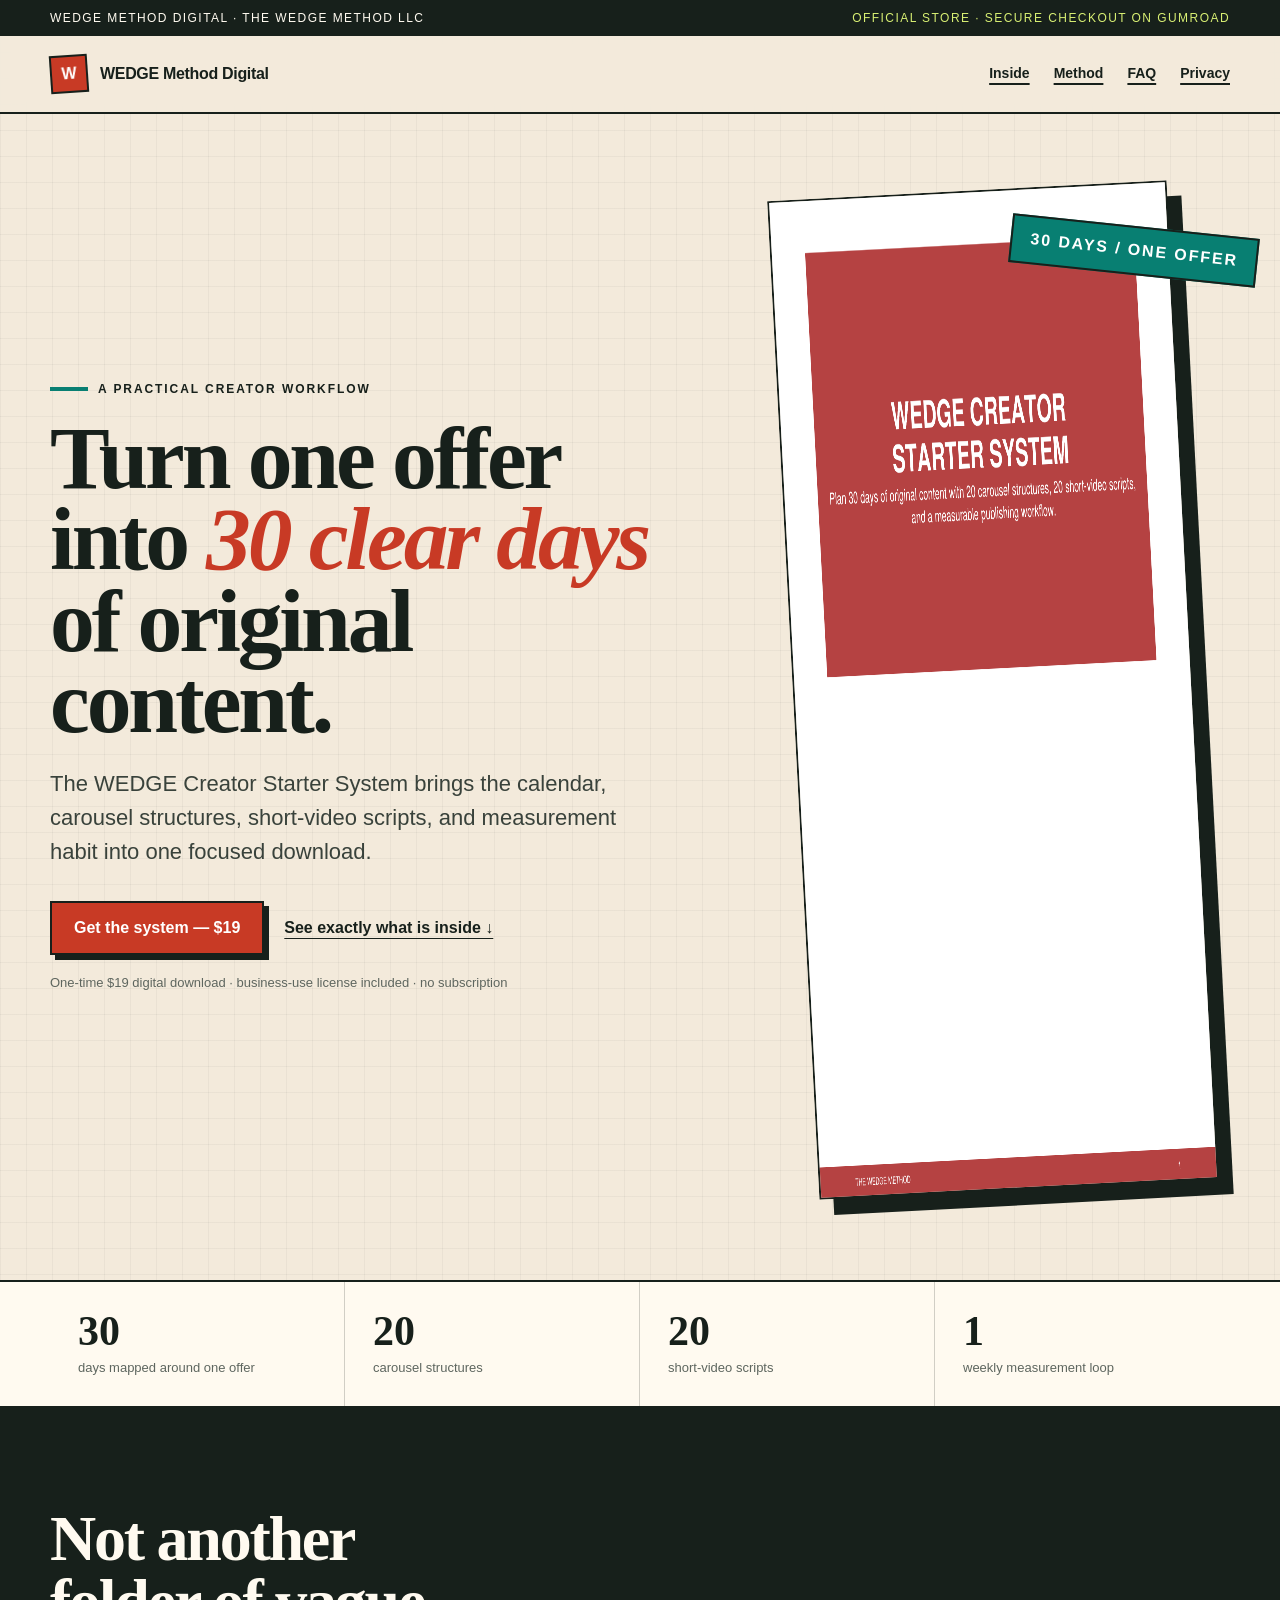
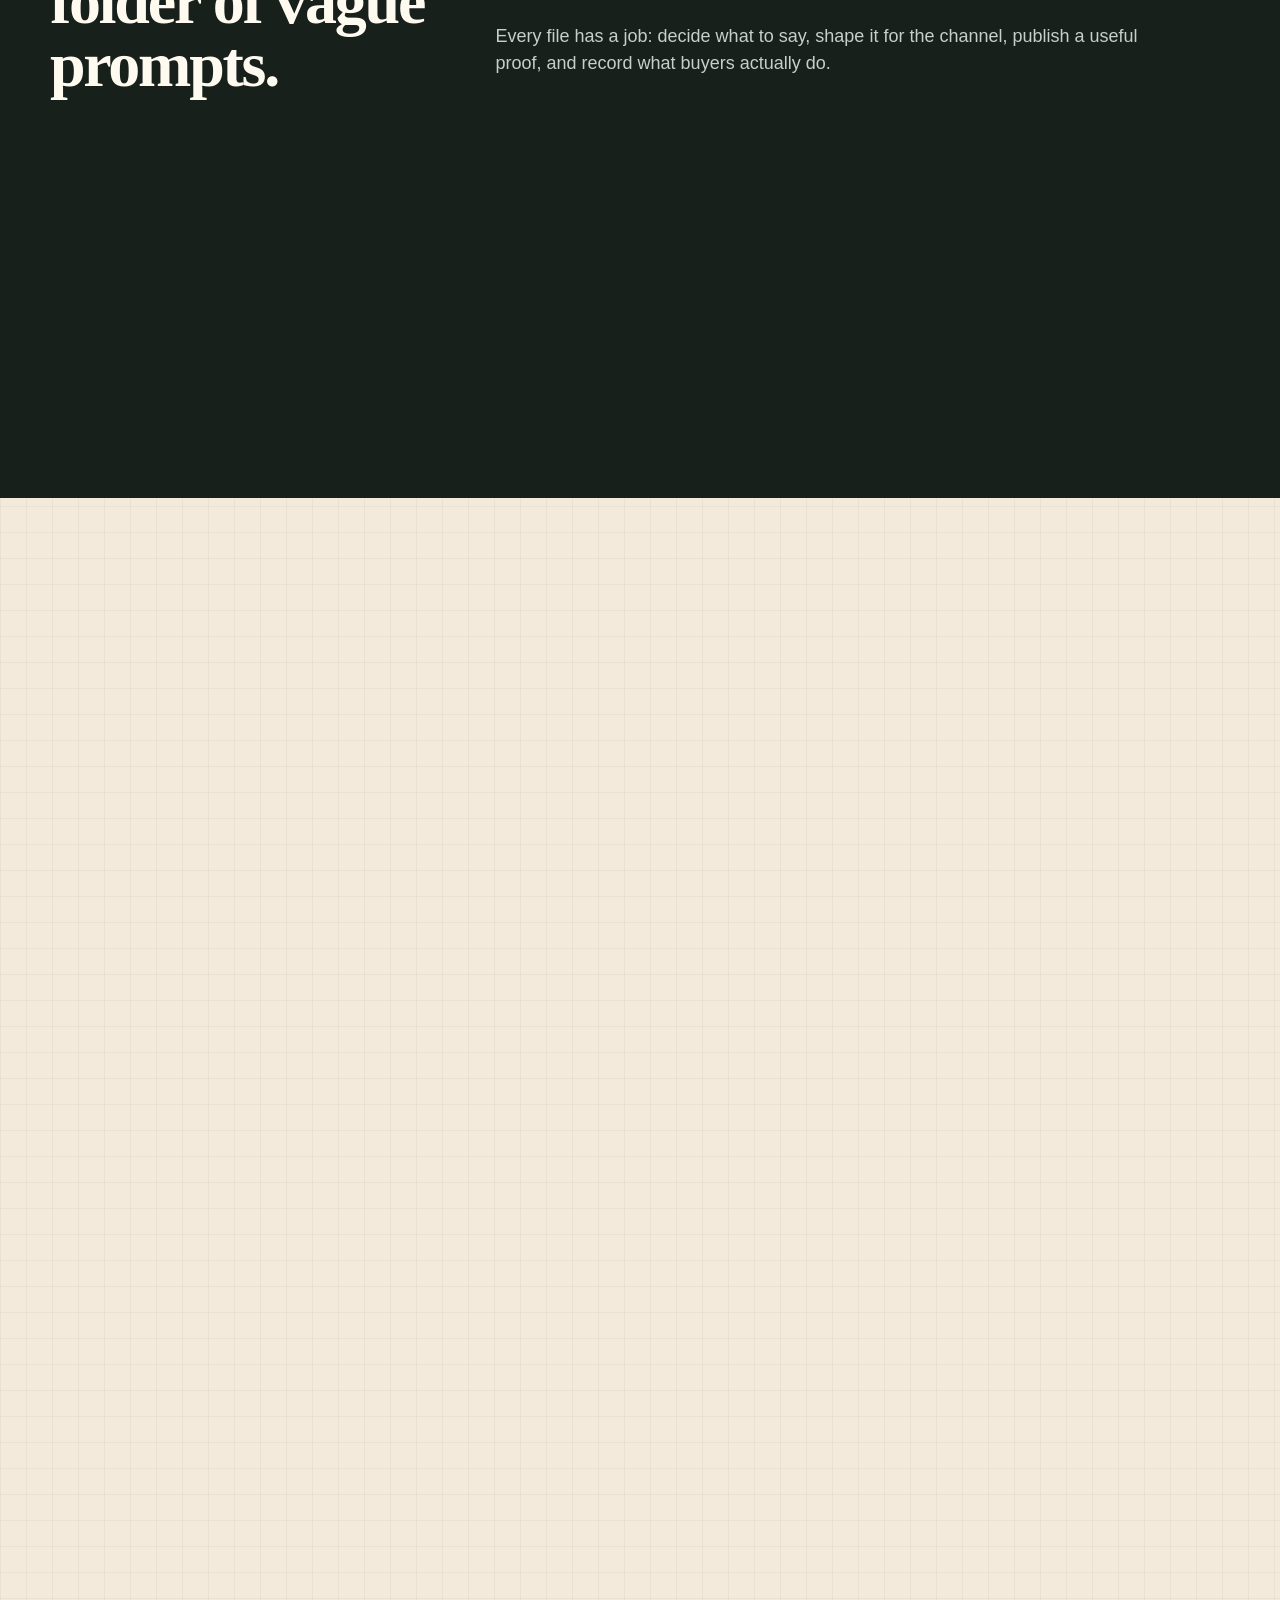
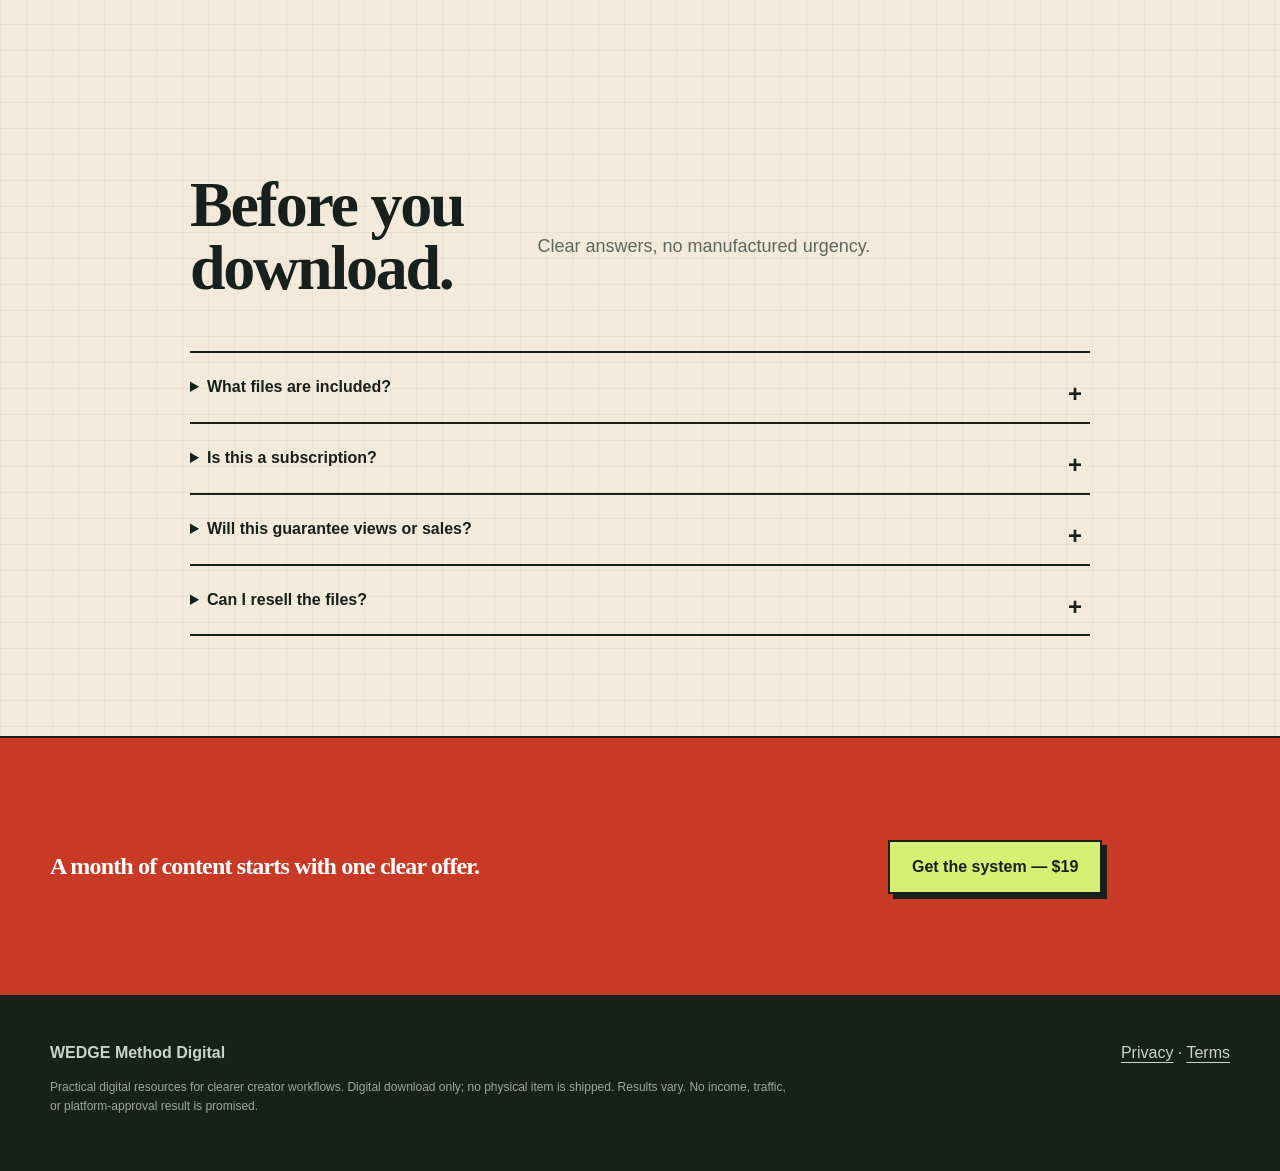
==== index.html @ ed1bade3 "Deploy owner-approved production storefront (approval A-WEB-d61190589d, artifact f8a3f59ec449) Co-Au" ====
<!doctype html>
<html lang="en">
<head>
  <meta charset="utf-8">
  <meta name="viewport" content="width=device-width, initial-scale=1">
  <meta name="robots" content="index,follow">
  <meta name="description" content="Plan 30 days of original product content with a practical digital creator workflow.">
  <meta http-equiv="Content-Security-Policy" content="default-src 'self'; img-src 'self'; style-src 'self'; script-src 'self'; base-uri 'none'; form-action 'none'">
  <title>WEDGE Creator Starter System · 30-Day Content Planner</title>
  <link rel="icon" href="favicon.svg" type="image/svg+xml">
  <link rel="stylesheet" href="styles.css">
</head>
<body data-commerce-state="owner_approved_production">
  <a class="skip-link" href="#main">Skip to product details</a>
  

  <div class="topline"><div class="shell"><span>WEDGE Method Digital · The WEDGE Method LLC</span><span class="topline__state">Official store · secure checkout on Gumroad</span></div></div>
  <header class="nav">
    <div class="shell nav__inner">
      <a class="wordmark" href="index.html" aria-label="WEDGE Method Digital home"><span class="wordmark__mark">W</span><span>WEDGE Method Digital</span></a>
      <nav class="nav__links" aria-label="Primary navigation"><a href="#inside">Inside</a><a href="#method">Method</a><a href="#faq">FAQ</a><a href="privacy.html">Privacy</a></nav>
    </div>
  </header>
<main id="main">
  <section class="hero">
    <div class="shell hero__grid">
      <div data-reveal>
        <span class="eyebrow">A practical creator workflow</span>
        <h1>Turn one offer into <em>30 clear days</em> of original content.</h1>
        <p class="lede">The WEDGE Creator Starter System brings the calendar, carousel structures, short-video scripts, and measurement habit into one focused download.</p>
        <div class="hero__actions"><a class="cta" href="https://wedgemethod.gumroad.com/l/gtvbct" rel="noopener sponsored">Get the system — $19</a><a class="text-link" href="#inside">See exactly what is inside ↓</a></div>
        <p class="microcopy">One-time $19 digital download · business-use license included · no subscription</p>
      </div>
      <div class="cover-stage" data-reveal><img class="cover" src="assets/creator-starter-cover.png" width="800" height="1000" alt="WEDGE Creator Starter System cover"></div>
    </div>
  </section>
  <section class="metrics" aria-label="Package summary"><div class="shell metrics__grid">
    <div class="metric"><strong>30</strong><span>days mapped around one offer</span></div>
    <div class="metric"><strong>20</strong><span>carousel structures</span></div>
    <div class="metric"><strong>20</strong><span>short-video scripts</span></div>
    <div class="metric"><strong>1</strong><span>weekly measurement loop</span></div>
  </div></section>
  <section class="section section--ink" id="inside">
    <div class="shell"><div class="section__head"><h2>Not another folder of vague prompts.</h2><p class="section__intro">Every file has a job: decide what to say, shape it for the channel, publish a useful proof, and record what buyers actually do.</p></div><div class="contents"><article class="content-card" data-reveal><h3>30+ page PDF guide</h3><p>Ready-to-use material inside the download package.</p></article><article class="content-card" data-reveal><h3>30-day editable CSV calendar</h3><p>Ready-to-use material inside the download package.</p></article><article class="content-card" data-reveal><h3>20 carousel structures</h3><p>Ready-to-use material inside the download package.</p></article><article class="content-card" data-reveal><h3>20 short-video scripts</h3><p>Ready-to-use material inside the download package.</p></article><article class="content-card" data-reveal><h3>business-use license</h3><p>Ready-to-use material inside the download package.</p></article></div></div>
  </section>
  <section class="section" id="method">
    <div class="shell method">
      <div class="calendar" data-reveal><div class="calendar__bar"><span>WEEK 01</span><span>ONE OFFER</span></div><div class="calendar__grid">
        <div class="calendar__cell"><b>01</b>Problem / proof</div><div class="calendar__cell"><b>02</b>Three-step carousel</div><div class="calendar__cell"><b>03</b>Short demo</div><div class="calendar__cell"><b>04</b>Objection answer</div><div class="calendar__cell"><b>05</b>Measure response</div>
        <div class="calendar__cell"><b>06</b>Show the file</div><div class="calendar__cell"><b>07</b>Review signals</div><div class="calendar__cell"><b>08</b>New hook</div><div class="calendar__cell"><b>09</b>Useful tutorial</div><div class="calendar__cell"><b>10</b>Keep or change</div>
      </div></div>
      <div data-reveal><span class="eyebrow">The WEDGE loop</span><h2>Plan. Prove. Publish. Measure.</h2><ol class="steps"><li><span>1</span><div><strong>Choose one offer.</strong><br>Keep the buyer, problem, and call to action consistent.</div></li><li><span>2</span><div><strong>Build original proof.</strong><br>Use the real product, workflow, or transformation.</div></li><li><span>3</span><div><strong>Read buyer signals.</strong><br>Track qualified visits and paid outcomes—not vanity views alone.</div></li></ol></div>
    </div>
  </section>
  <section class="section"><div class="shell honesty">
    <article class="honesty__panel honesty__panel--accent" data-reveal><h3>Built for</h3><ul><li>Creators with one real offer to explain</li><li>Small businesses planning original social content</li><li>Operators who want a repeatable weekly review</li></ul></article>
    <article class="honesty__panel" data-reveal><h3>Honest expectations</h3><p>A practical creator workflow for turning one offer into a month of original content. Includes fillable structures, proof-first short scripts, and a weekly scorecard. Results vary; this product does not promise income, traffic, or platform approval.</p><p>This is a self-directed digital resource. It is not coaching, professional advice, or a done-for-you service.</p></article>
  </div></section>
  <section class="section" id="faq"><div class="shell faq"><div class="section__head"><h2>Before you download.</h2><p class="section__intro">Clear answers, no manufactured urgency.</p></div>
    <details><summary>What files are included?</summary><p>A 33-page PDF guide, editable 30-day CSV calendar, carousel structures, short-video scripts, weekly scorecard, start guide, and business-use license.</p></details>
    <details><summary>Is this a subscription?</summary><p>No. The listed offer is a one-time $19 digital download.</p></details>
    <details><summary>Will this guarantee views or sales?</summary><p>No. It provides a planning and measurement workflow. Results depend on the offer, audience, execution, and platform conditions.</p></details>
    <details><summary>Can I resell the files?</summary><p>No. The included license permits business use but not redistribution, resale, or claiming the source files as your own.</p></details>
  </div></section>
  <section class="close"><div class="shell close__grid"><h2>A month of content starts with one clear offer.</h2><div><a class="cta" href="https://wedgemethod.gumroad.com/l/gtvbct" rel="noopener sponsored">Get the system — $19</a></div></div></section>
</main>

  <footer class="footer">
    <div class="shell footer__grid">
      <div><strong>WEDGE Method Digital</strong><p class="footer__small">Practical digital resources for clearer creator workflows. Digital download only; no physical item is shipped. Results vary. No income, traffic, or platform-approval result is promised.</p></div>
      <div><a href="privacy.html">Privacy</a> · <a href="terms.html">Terms</a></div>
    </div>
  </footer>
  <script src="app.js" defer></script>
</body>
</html>
---- styles.css ----
:root {
  color-scheme: light;
  --paper: #f3eadb;
  --paper-light: #fffaf0;
  --ink: #17201b;
  --muted: #5e665f;
  --tomato: #c83a25;
  --teal: #087f72;
  --acid: #d8ef73;
  --rule: rgba(23, 32, 27, .2);
  --shadow: 8px 8px 0 #17201b;
  --display: "Iowan Old Style", "Palatino Linotype", "Book Antiqua", Palatino, serif;
  --body: "Avenir Next", Avenir, Futura, "Trebuchet MS", sans-serif;
}
* { box-sizing: border-box; }
html { scroll-behavior: smooth; }
body {
  margin: 0;
  color: var(--ink);
  background:
    linear-gradient(rgba(23,32,27,.045) 1px, transparent 1px),
    linear-gradient(90deg, rgba(23,32,27,.045) 1px, transparent 1px),
    var(--paper);
  background-size: 26px 26px;
  font-family: var(--body);
  line-height: 1.55;
}
a { color: inherit; }
img { max-width: 100%; }
.skip-link { position: fixed; left: 16px; top: -80px; z-index: 100; padding: 12px 16px; background: var(--ink); color: white; }
.skip-link:focus { top: 16px; }
.shell { width: min(1180px, calc(100% - 36px)); margin-inline: auto; }
.topline { background: var(--ink); color: var(--paper-light); font-size: 12px; letter-spacing: .12em; text-transform: uppercase; }
.topline .shell { min-height: 36px; display: flex; align-items: center; justify-content: space-between; gap: 20px; }
.topline__state { color: var(--acid); }
.nav { position: sticky; top: 0; z-index: 40; border-bottom: 2px solid var(--ink); background: rgba(243,234,219,.94); backdrop-filter: blur(16px); }
.nav__inner { min-height: 76px; display: flex; align-items: center; justify-content: space-between; gap: 28px; }
.wordmark { text-decoration: none; display: flex; align-items: center; gap: 12px; font-weight: 800; letter-spacing: -.02em; }
.wordmark__mark { width: 38px; height: 38px; display: grid; place-items: center; background: var(--tomato); color: white; border: 2px solid var(--ink); transform: rotate(-4deg); }
.nav__links { display: flex; align-items: center; gap: 24px; }
.nav__links a { text-decoration-thickness: 2px; text-underline-offset: 5px; font-weight: 650; font-size: 14px; }
.hero { min-height: 720px; display: grid; align-items: center; padding: 76px 0 90px; overflow: hidden; }
.hero__grid { display: grid; grid-template-columns: minmax(0, 1.12fr) minmax(340px, .88fr); gap: clamp(46px, 8vw, 110px); align-items: center; }
.eyebrow { display: inline-flex; gap: 10px; align-items: center; font-size: 12px; font-weight: 800; letter-spacing: .16em; text-transform: uppercase; }
.eyebrow::before { content: ""; width: 38px; height: 4px; background: var(--teal); }
h1, h2, h3 { font-family: var(--display); letter-spacing: -.035em; }
h1 { margin: 18px 0 24px; max-width: 760px; font-size: clamp(52px, 7vw, 94px); line-height: .91; font-weight: 700; }
h1 em { color: var(--tomato); font-style: italic; }
.lede { max-width: 680px; color: #39423b; font-size: clamp(18px, 2vw, 22px); }
.hero__actions { margin-top: 32px; display: flex; align-items: center; flex-wrap: wrap; gap: 20px; }
.cta { min-height: 54px; padding: 0 22px; display: inline-flex; align-items: center; justify-content: center; border: 2px solid var(--ink); background: var(--tomato); color: #fff; box-shadow: 5px 5px 0 var(--ink); text-decoration: none; font-weight: 850; transition: transform .18s ease, box-shadow .18s ease; }
.cta:hover { transform: translate(3px, 3px); box-shadow: 2px 2px 0 var(--ink); }
.cta--disabled { background: #d8d0c2; color: #4e544f; cursor: not-allowed; box-shadow: none; }
.text-link { font-weight: 800; text-underline-offset: 5px; }
.microcopy { margin-top: 18px; font-size: 13px; color: var(--muted); }
.cover-stage { position: relative; isolation: isolate; min-height: 560px; display: grid; place-items: center; }
.cover-stage::before { content: ""; position: absolute; width: 82%; aspect-ratio: 1; border-radius: 50%; background: var(--acid); border: 2px solid var(--ink); z-index: -2; }
.cover-stage::after { content: "30 DAYS / ONE OFFER"; position: absolute; right: -28px; top: 36px; padding: 10px 18px; border: 2px solid var(--ink); background: var(--teal); color: white; font-weight: 900; letter-spacing: .12em; transform: rotate(6deg); }
.cover { width: min(400px, 86%); border: 2px solid var(--ink); box-shadow: 14px 16px 0 var(--ink); transform: rotate(-3deg); background: white; }
.metrics { border-block: 2px solid var(--ink); background: var(--paper-light); }
.metrics__grid { display: grid; grid-template-columns: repeat(4, 1fr); }
.metric { padding: 28px; border-right: 1px solid var(--rule); }
.metric:last-child { border-right: 0; }
.metric strong { display: block; font-family: var(--display); font-size: 42px; line-height: 1; }
.metric span { display: block; margin-top: 6px; color: var(--muted); font-size: 13px; }
.section { padding: 100px 0; }
.section--ink { background: var(--ink); color: var(--paper-light); }
.section__head { display: grid; grid-template-columns: .7fr 1.3fr; gap: 50px; align-items: end; margin-bottom: 52px; }
.section h2 { margin: 0; font-size: clamp(42px, 5vw, 70px); line-height: .98; }
.section__intro { color: var(--muted); max-width: 650px; font-size: 18px; }
.section--ink .section__intro { color: #c8cec9; }
.contents { display: grid; grid-template-columns: repeat(5, 1fr); gap: 14px; counter-reset: kit; }
.content-card { position: relative; min-height: 250px; padding: 24px 20px; border: 2px solid currentColor; background: var(--paper-light); color: var(--ink); counter-increment: kit; }
.content-card::before { content: "0" counter(kit); display: block; margin-bottom: 56px; color: var(--tomato); font-weight: 900; }
.content-card h3 { margin: 0 0 10px; font-size: 24px; line-height: 1.05; }
.content-card p { margin: 0; color: var(--muted); font-size: 14px; }
.method { display: grid; grid-template-columns: 1fr 1fr; gap: 70px; align-items: center; }
.calendar { border: 2px solid var(--ink); background: var(--paper-light); box-shadow: var(--shadow); }
.calendar__bar { padding: 14px 18px; border-bottom: 2px solid var(--ink); display: flex; justify-content: space-between; font-weight: 850; }
.calendar__grid { display: grid; grid-template-columns: repeat(5, 1fr); }
.calendar__cell { min-height: 88px; padding: 10px; border-right: 1px solid var(--rule); border-bottom: 1px solid var(--rule); font-size: 11px; }
.calendar__cell b { display: block; color: var(--teal); font-size: 18px; }
.steps { list-style: none; margin: 32px 0 0; padding: 0; }
.steps li { display: grid; grid-template-columns: 46px 1fr; gap: 18px; padding: 20px 0; border-top: 1px solid var(--rule); }
.steps span { width: 40px; height: 40px; display: grid; place-items: center; border-radius: 50%; background: var(--acid); border: 2px solid var(--ink); font-weight: 900; }
.honesty { display: grid; grid-template-columns: 1fr 1fr; gap: 22px; }
.honesty__panel { padding: 34px; border: 2px solid var(--ink); background: var(--paper-light); }
.honesty__panel--accent { background: var(--acid); }
.honesty__panel h3 { font-size: 34px; margin: 0 0 16px; }
.honesty__panel ul { margin: 0; padding-left: 20px; }
.faq { max-width: 900px; margin: 0 auto; }
.faq details { border-top: 2px solid var(--ink); }
.faq details:last-child { border-bottom: 2px solid var(--ink); }
.faq summary { cursor: pointer; padding: 22px 44px 22px 0; font-weight: 850; position: relative; }
.faq summary::after { content: "+"; position: absolute; right: 8px; font-size: 24px; }
.faq details[open] summary::after { content: "–"; }
.faq p { color: var(--muted); max-width: 720px; padding-bottom: 20px; }
.close { padding: 90px 0; background: var(--tomato); color: white; border-block: 2px solid var(--ink); }
.close__grid { display: grid; grid-template-columns: 1.4fr .6fr; align-items: center; gap: 40px; }
.close h2 { max-width: 780px; }
.close .cta { background: var(--acid); color: var(--ink); }
.footer { padding: 44px 0; background: var(--ink); color: #ccd2cd; }
.footer__grid { display: grid; grid-template-columns: 1fr auto; gap: 30px; }
.footer a { text-underline-offset: 4px; }
.footer__small { max-width: 740px; font-size: 12px; color: #9ea7a0; }
[data-reveal] { opacity: 0; transform: translateY(18px); transition: opacity .55s ease, transform .55s ease; }
[data-reveal].is-visible { opacity: 1; transform: none; }
:focus-visible { outline: 4px solid var(--teal); outline-offset: 4px; }
@media (max-width: 900px) {
  .hero__grid, .section__head, .method, .honesty, .close__grid { grid-template-columns: 1fr; }
  .hero { min-height: auto; padding-top: 56px; }
  .cover-stage { min-height: 470px; }
  .contents { grid-template-columns: repeat(2, 1fr); }
  .metrics__grid { grid-template-columns: repeat(2, 1fr); }
  .metric:nth-child(2) { border-right: 0; }
  .metric:nth-child(-n+2) { border-bottom: 1px solid var(--rule); }
}
@media (max-width: 620px) {
  .topline .shell { min-height: 48px; align-items: flex-start; padding-block: 8px; flex-direction: column; gap: 2px; }
  .nav__inner { min-height: 64px; }
  .nav__links a:not(:last-child) { display: none; }
  h1 { font-size: 52px; }
  .cover-stage::after { right: 0; top: 24px; font-size: 10px; }
  .contents, .metrics__grid { grid-template-columns: 1fr; }
  .metric { border-right: 0; border-bottom: 1px solid var(--rule); }
  .calendar__grid { grid-template-columns: repeat(3, 1fr); }
  .footer__grid { grid-template-columns: 1fr; }
}
@media (prefers-reduced-motion: reduce) {
  *, *::before, *::after { scroll-behavior: auto !important; animation: none !important; transition: none !important; }
  [data-reveal] { opacity: 1; transform: none; }
}
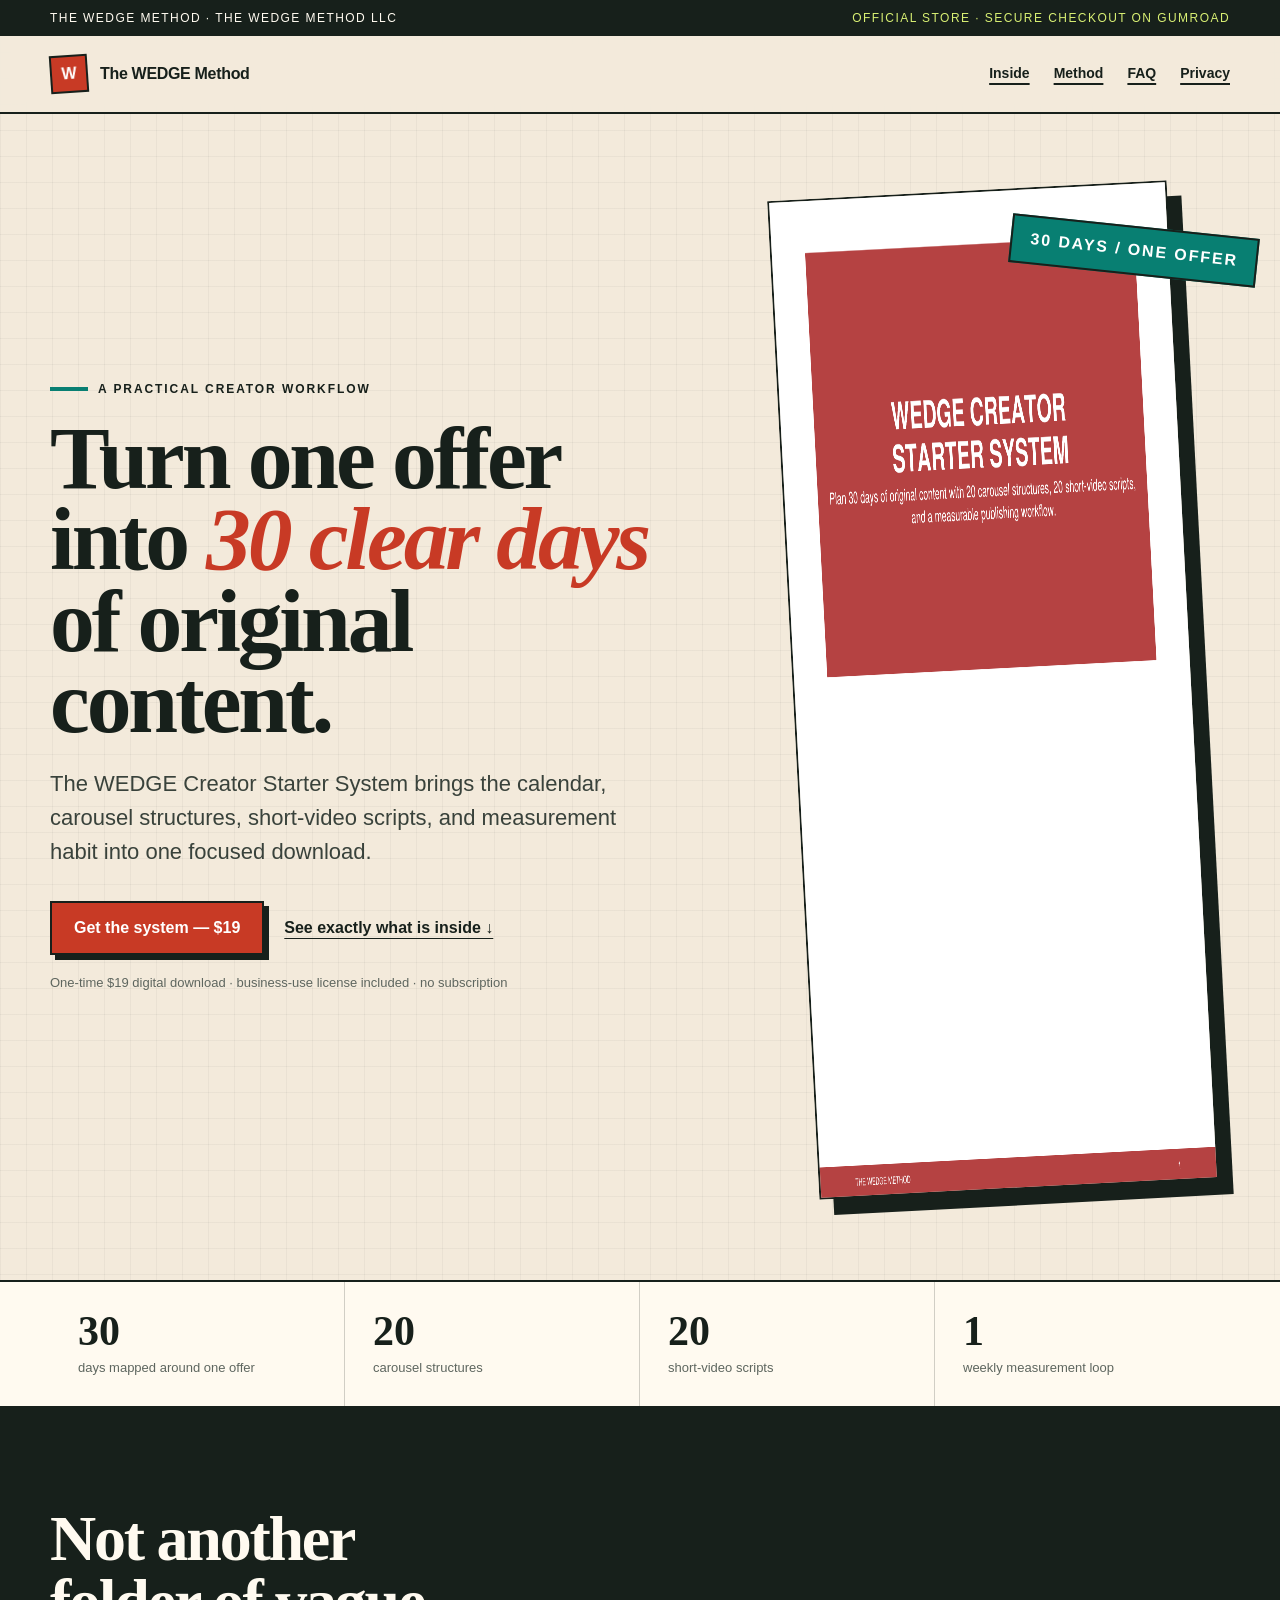
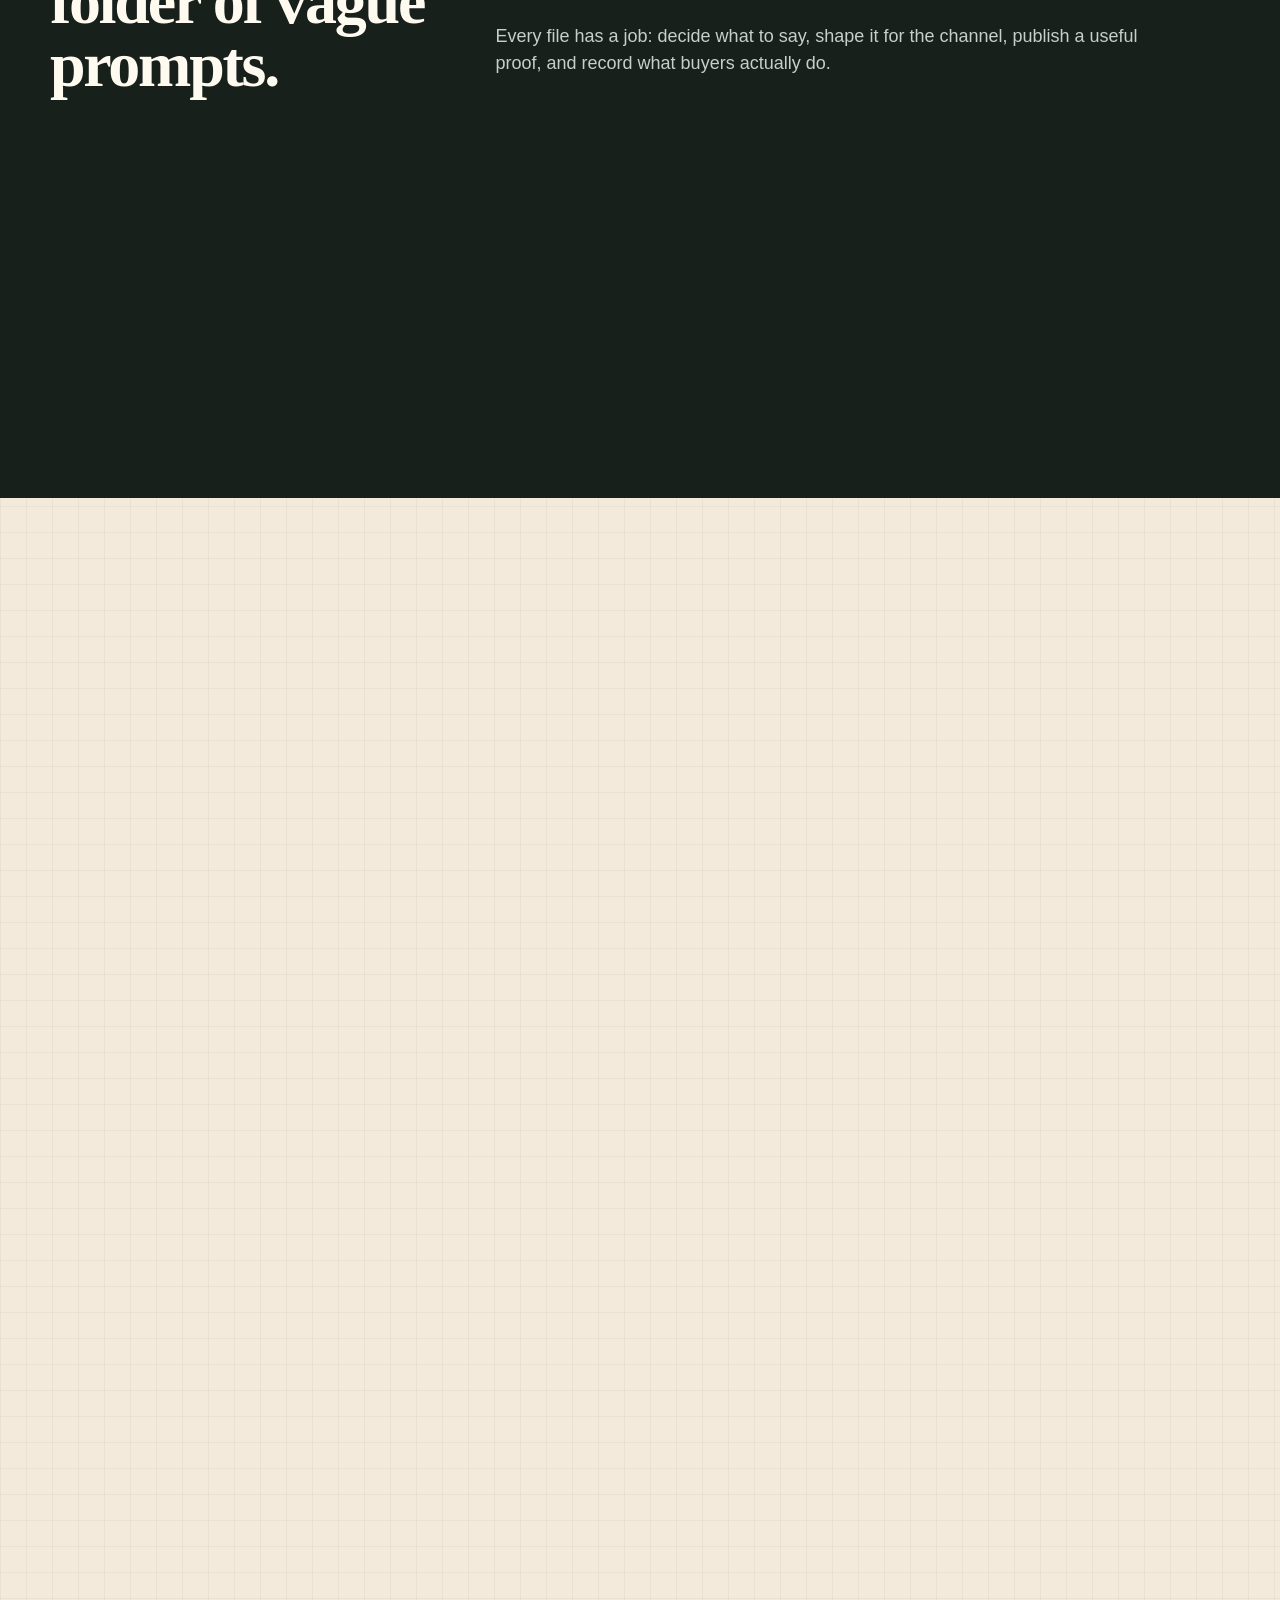
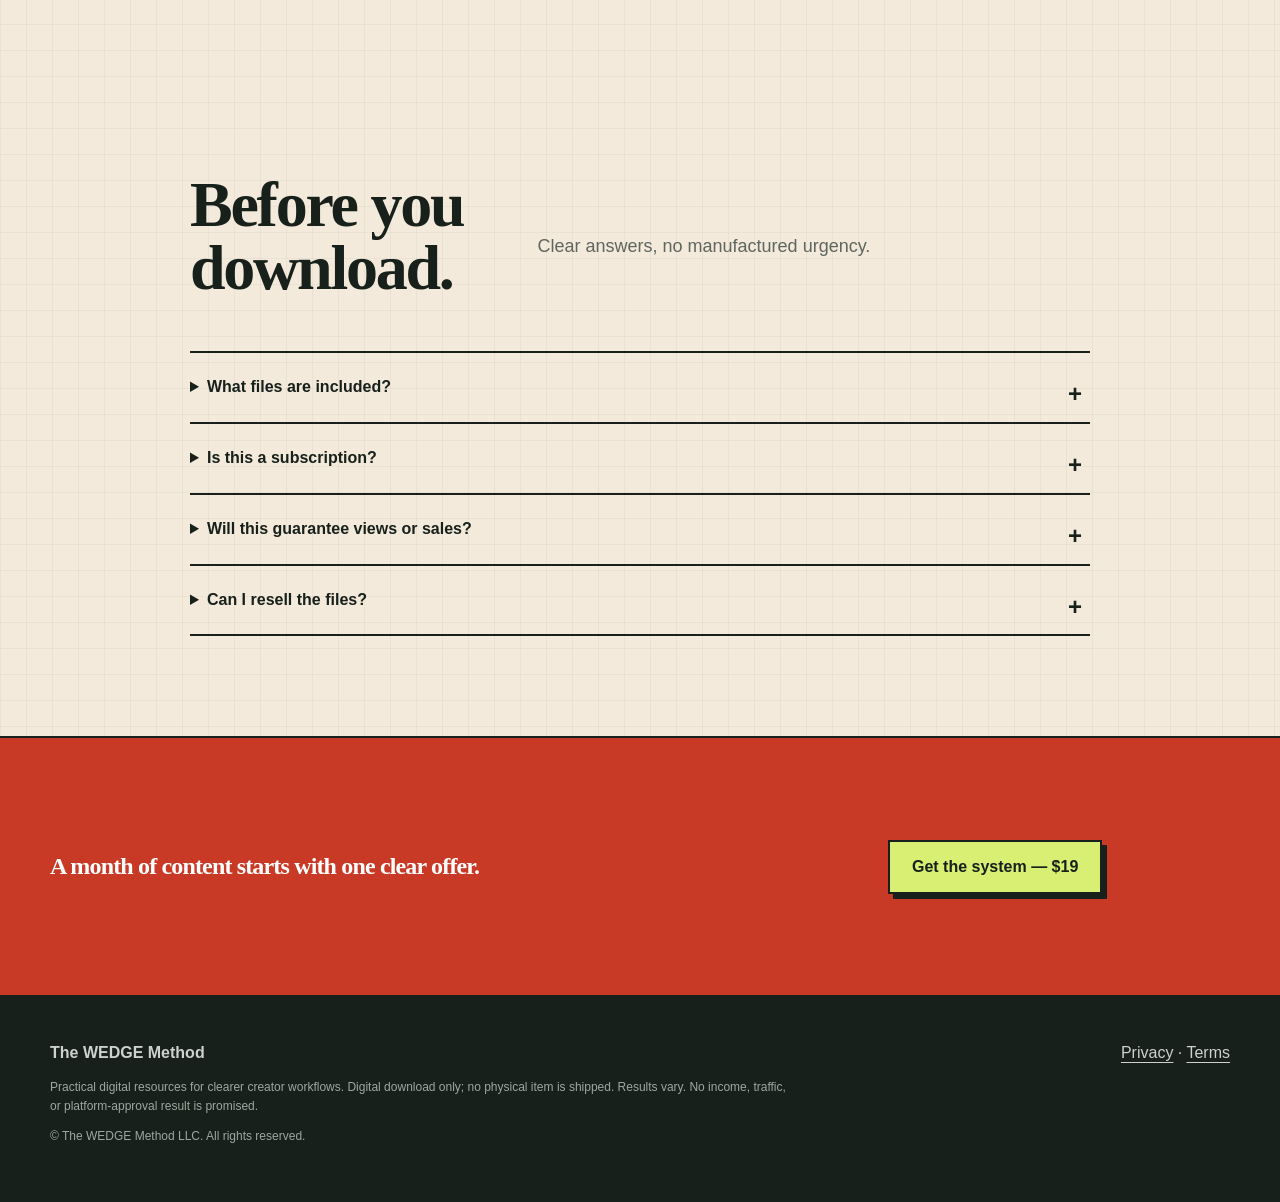
==== commit b9ef0a34: "Rebrand storefront to The WEDGE Method (registered LLC name), add © LLC line Co-Authored-By: Claude " ====
--- a/index.html
+++ b/index.html
@@ -14,10 +14,10 @@
   <a class="skip-link" href="#main">Skip to product details</a>
   
 
-  <div class="topline"><div class="shell"><span>WEDGE Method Digital · The WEDGE Method LLC</span><span class="topline__state">Official store · secure checkout on Gumroad</span></div></div>
+  <div class="topline"><div class="shell"><span>The WEDGE Method · The WEDGE Method LLC</span><span class="topline__state">Official store · secure checkout on Gumroad</span></div></div>
   <header class="nav">
     <div class="shell nav__inner">
-      <a class="wordmark" href="index.html" aria-label="WEDGE Method Digital home"><span class="wordmark__mark">W</span><span>WEDGE Method Digital</span></a>
+      <a class="wordmark" href="index.html" aria-label="The WEDGE Method home"><span class="wordmark__mark">W</span><span>The WEDGE Method</span></a>
       <nav class="nav__links" aria-label="Primary navigation"><a href="#inside">Inside</a><a href="#method">Method</a><a href="#faq">FAQ</a><a href="privacy.html">Privacy</a></nav>
     </div>
   </header>
@@ -67,7 +67,7 @@
 
   <footer class="footer">
     <div class="shell footer__grid">
-      <div><strong>WEDGE Method Digital</strong><p class="footer__small">Practical digital resources for clearer creator workflows. Digital download only; no physical item is shipped. Results vary. No income, traffic, or platform-approval result is promised.</p></div>
+      <div><strong>The WEDGE Method</strong><p class="footer__small">Practical digital resources for clearer creator workflows. Digital download only; no physical item is shipped. Results vary. No income, traffic, or platform-approval result is promised.</p><p class="footer__small">© The WEDGE Method LLC. All rights reserved.</p></div>
       <div><a href="privacy.html">Privacy</a> · <a href="terms.html">Terms</a></div>
     </div>
   </footer>
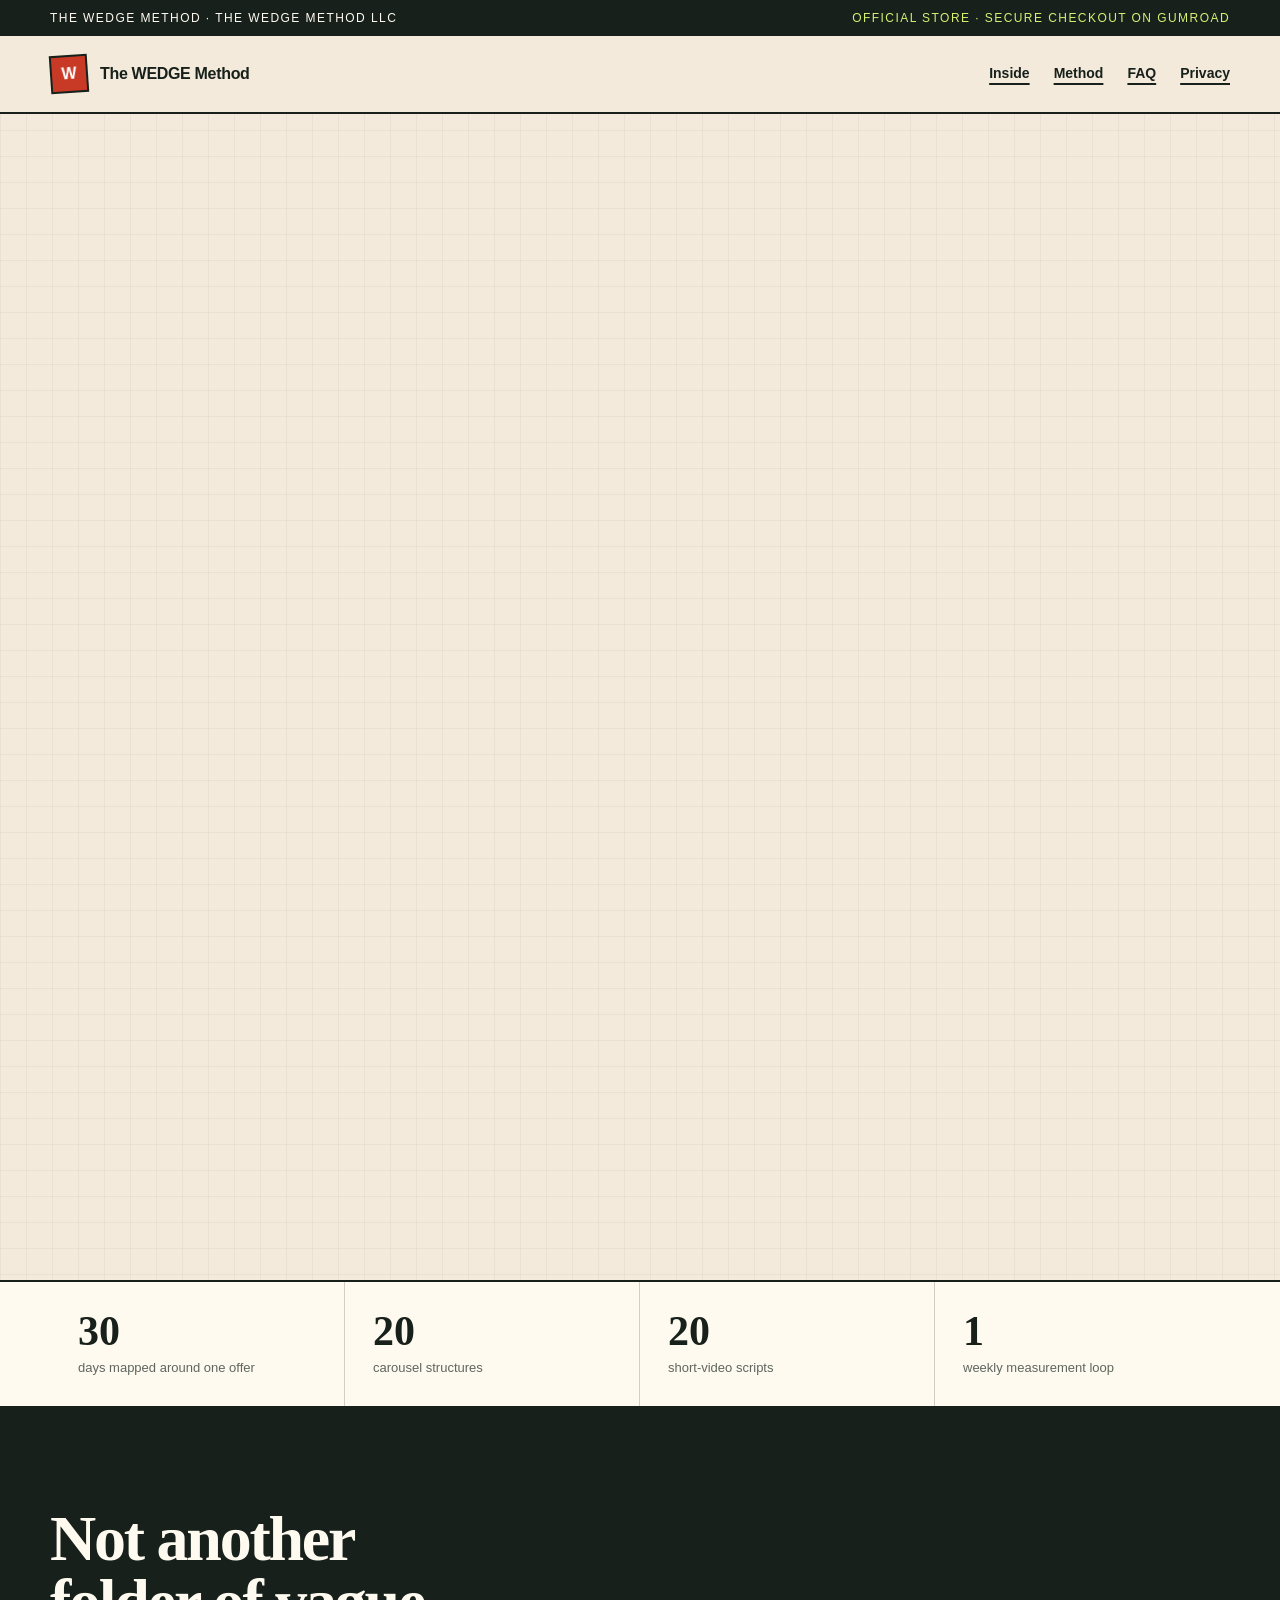
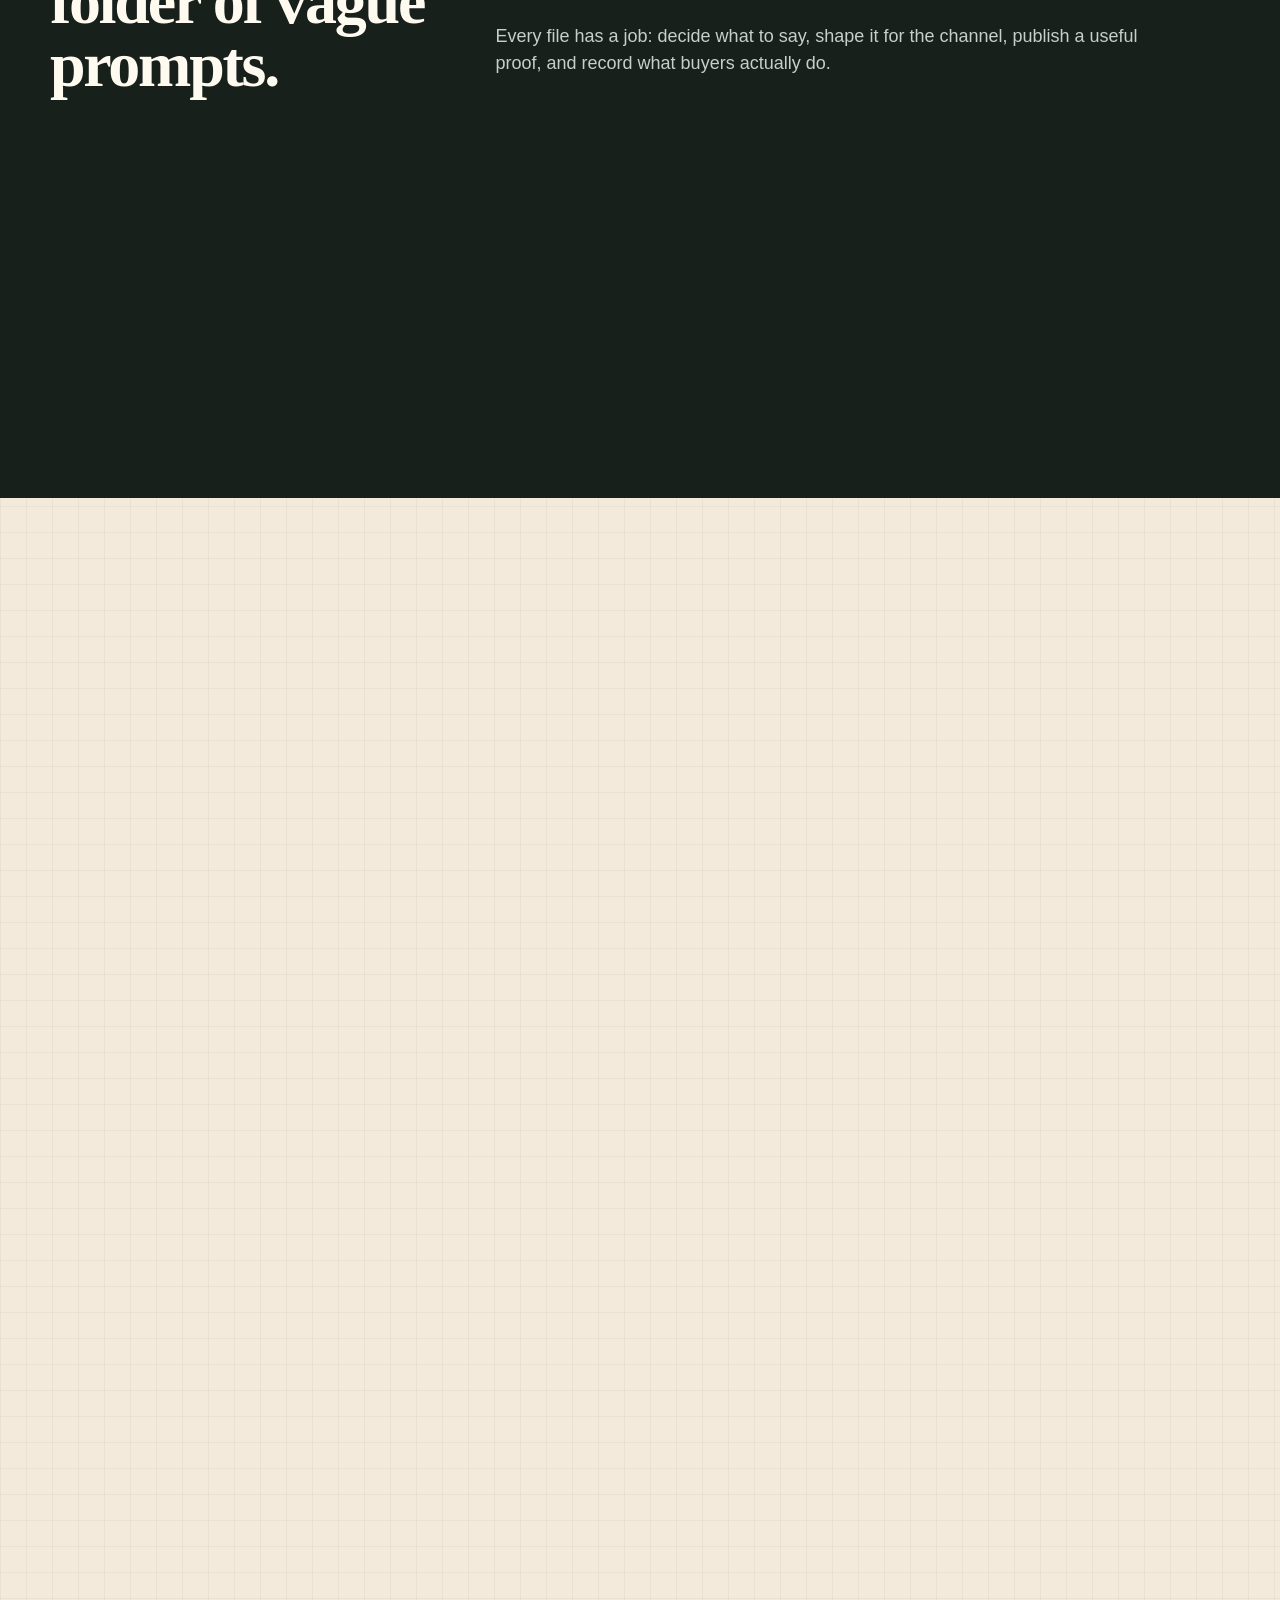
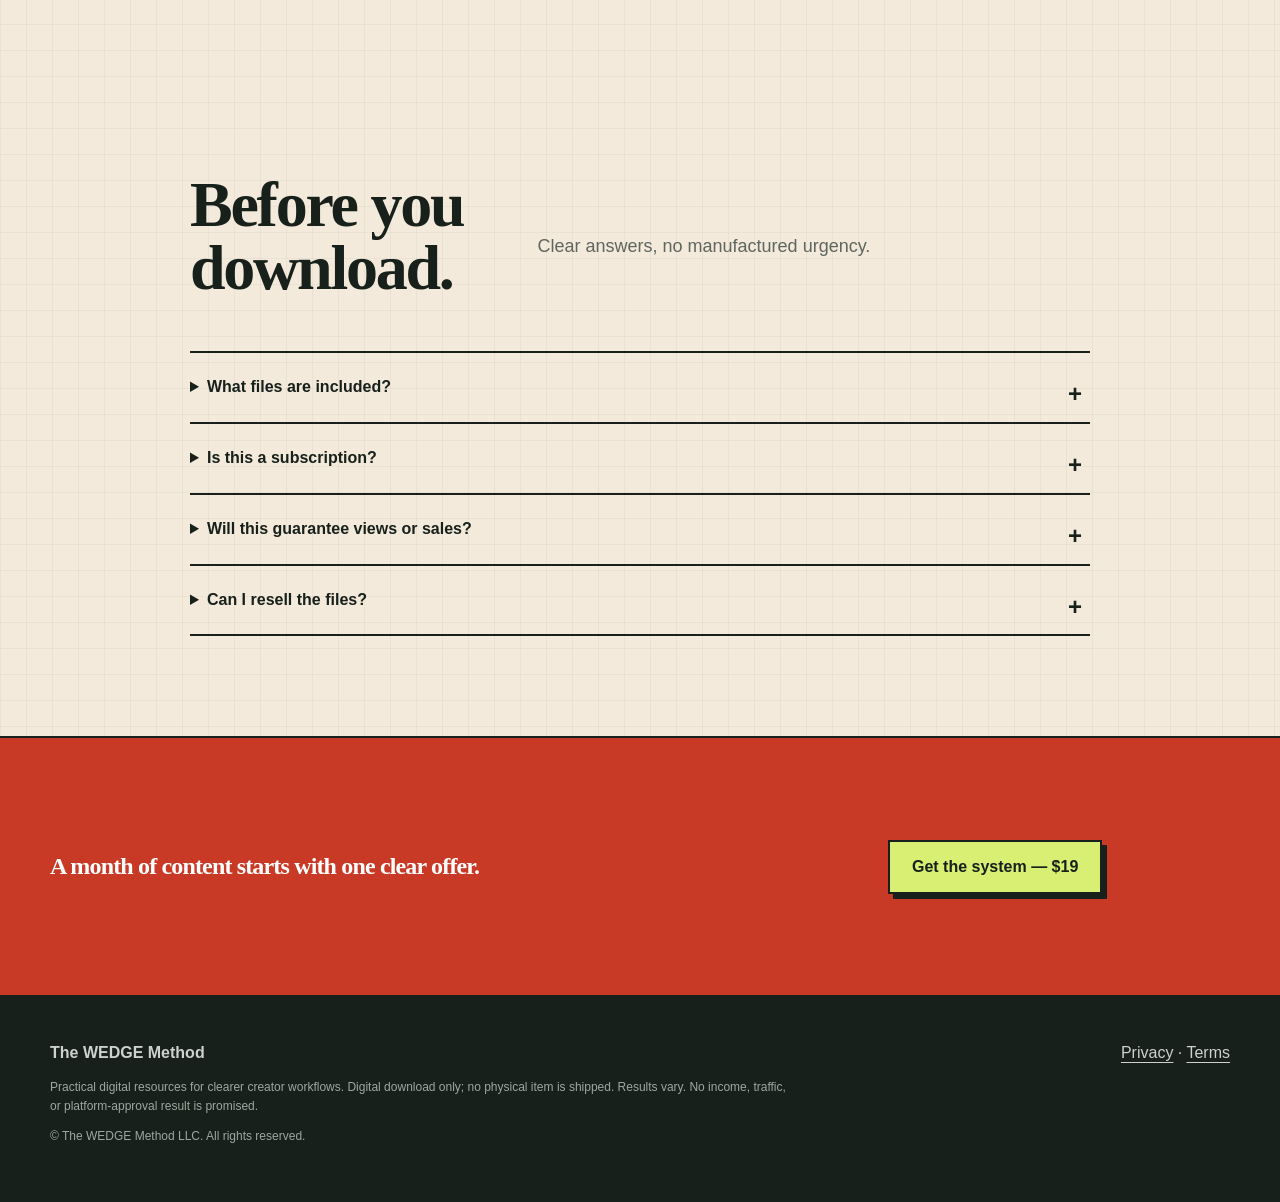
==== commit fbd491f7: "Add Open Graph + Twitter social-share meta to storefront Co-Authored-By: Claude Fable 5 <noreply@ant" ====
--- a/index.html
+++ b/index.html
@@ -5,6 +5,16 @@
   <meta name="viewport" content="width=device-width, initial-scale=1">
   <meta name="robots" content="index,follow">
   <meta name="description" content="Plan 30 days of original product content with a practical digital creator workflow.">
+  <meta property="og:type" content="website">
+  <meta property="og:site_name" content="The WEDGE Method">
+  <meta property="og:title" content="WEDGE Creator Starter System · 30-Day Content Planner">
+  <meta property="og:description" content="Plan 30 days of original product content with a practical digital creator workflow.">
+  <meta property="og:image" content="https://jakeolschewski.github.io/wedge-storefront/assets/creator-starter-cover.png">
+  <meta property="og:url" content="https://jakeolschewski.github.io/wedge-storefront/">
+  <meta name="twitter:card" content="summary_large_image">
+  <meta name="twitter:title" content="WEDGE Creator Starter System · 30-Day Content Planner">
+  <meta name="twitter:description" content="Plan 30 days of original product content with a practical digital creator workflow.">
+  <meta name="twitter:image" content="https://jakeolschewski.github.io/wedge-storefront/assets/creator-starter-cover.png">
   <meta http-equiv="Content-Security-Policy" content="default-src 'self'; img-src 'self'; style-src 'self'; script-src 'self'; base-uri 'none'; form-action 'none'">
   <title>WEDGE Creator Starter System · 30-Day Content Planner</title>
   <link rel="icon" href="favicon.svg" type="image/svg+xml">
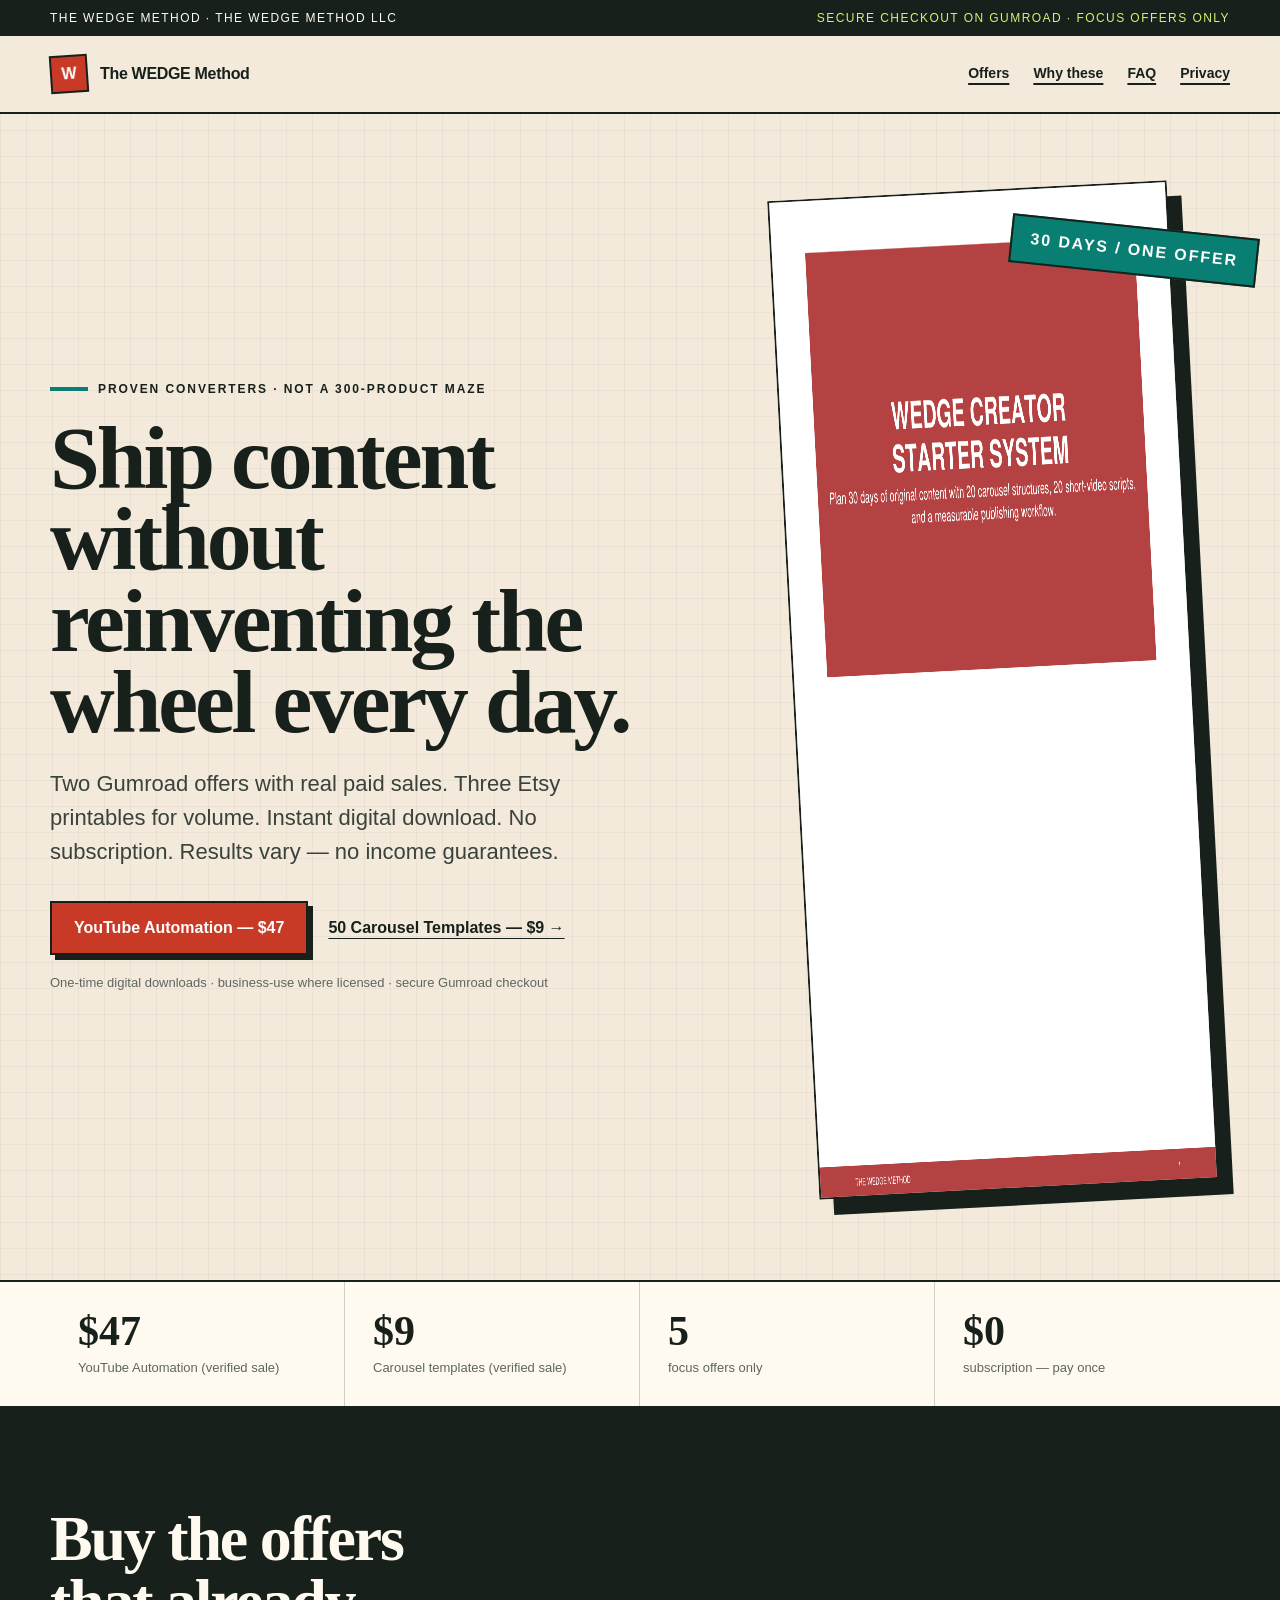
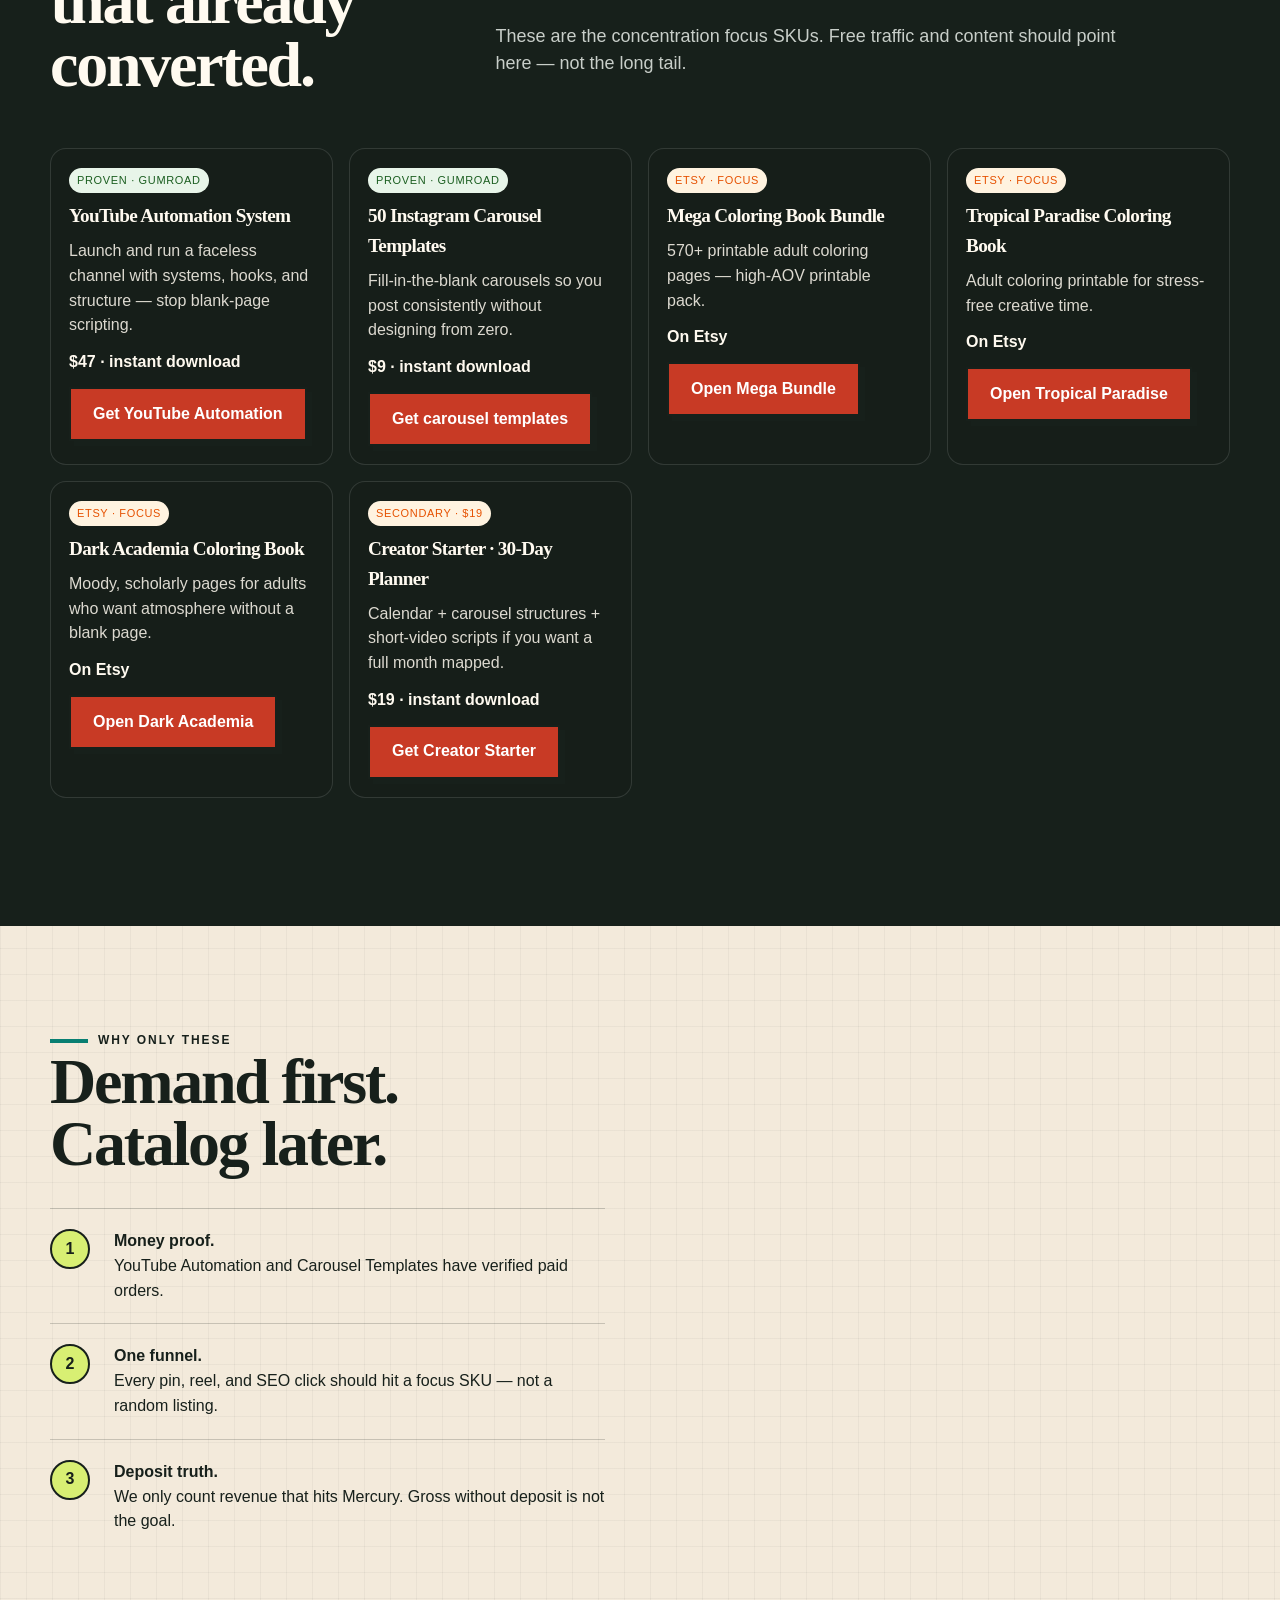
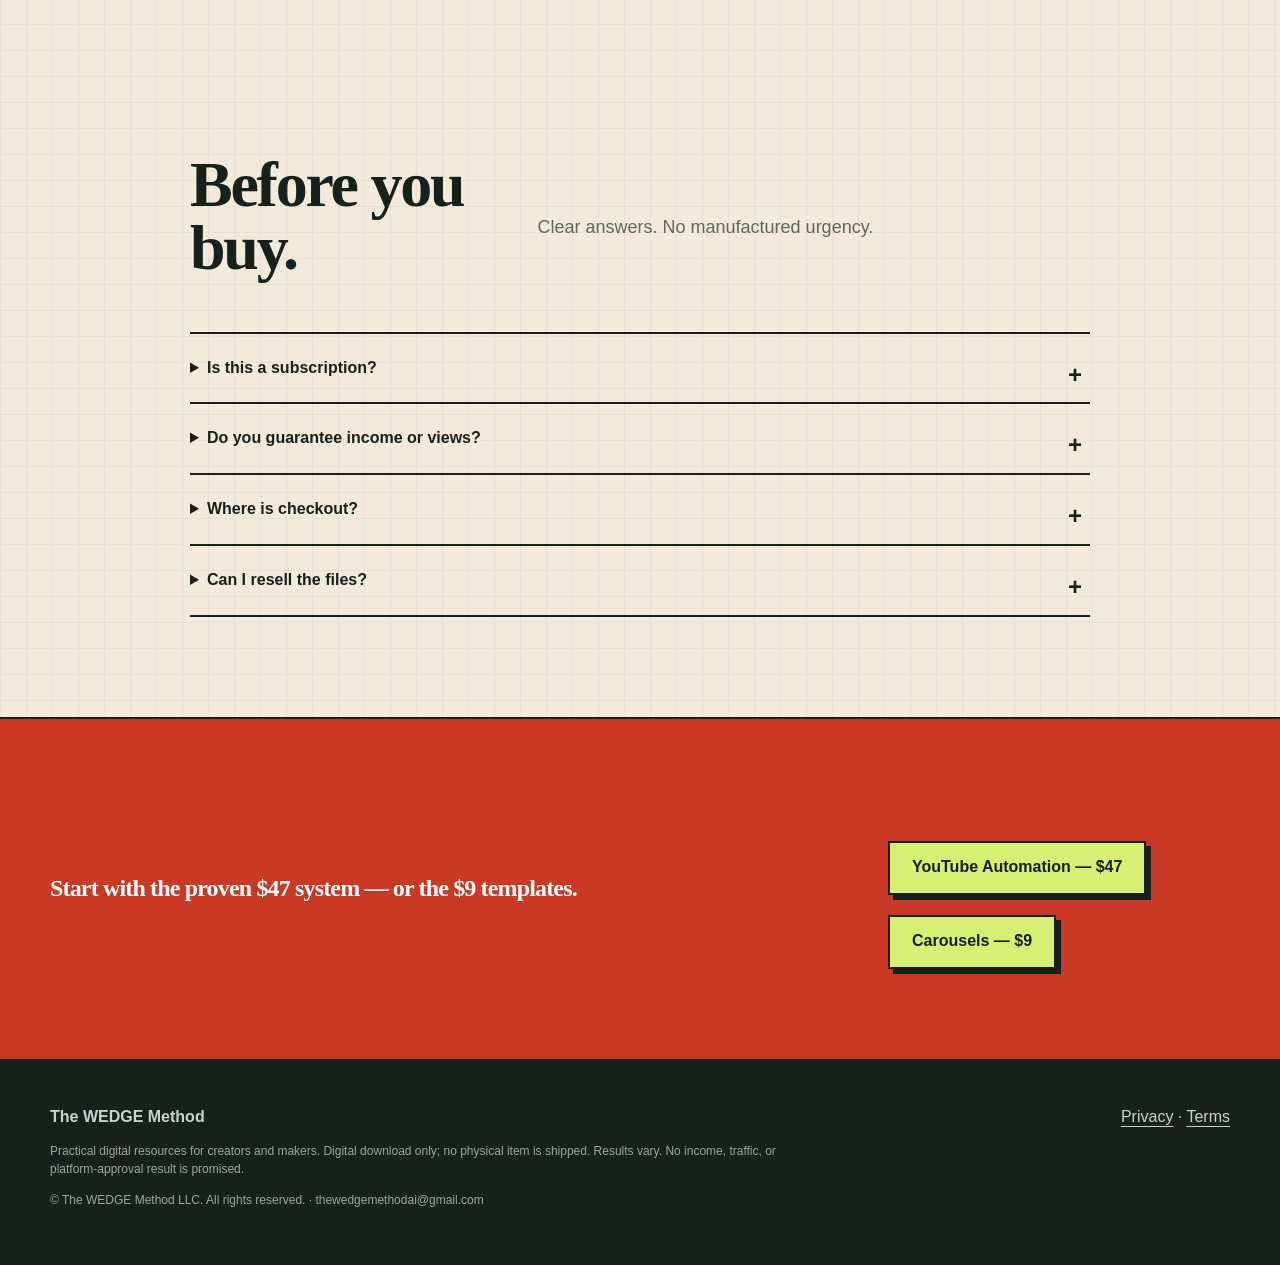
==== commit 4d540e3b: "Million push: feature proven  YouTube Automation +  carousels as primary CTAs Point free traffic at " ====
--- a/index.html
+++ b/index.html
@@ -4,80 +4,148 @@
   <meta charset="utf-8">
   <meta name="viewport" content="width=device-width, initial-scale=1">
   <meta name="robots" content="index,follow">
-  <meta name="description" content="Plan 30 days of original product content with a practical digital creator workflow.">
+  <meta name="description" content="The WEDGE Method — proven digital products for creators: YouTube automation system ($47) and 50 Instagram carousel templates ($9). Instant download via Gumroad.">
   <meta property="og:type" content="website">
   <meta property="og:site_name" content="The WEDGE Method">
-  <meta property="og:title" content="WEDGE Creator Starter System · 30-Day Content Planner">
-  <meta property="og:description" content="Plan 30 days of original product content with a practical digital creator workflow.">
+  <meta property="og:title" content="The WEDGE Method · Tools that remove blank-page work">
+  <meta property="og:description" content="Verified checkout. YouTube Automation System $47 · 50 Instagram Carousel Templates $9 · adult coloring printables on Etsy.">
   <meta property="og:image" content="https://jakeolschewski.github.io/wedge-storefront/assets/creator-starter-cover.png">
   <meta property="og:url" content="https://jakeolschewski.github.io/wedge-storefront/">
   <meta name="twitter:card" content="summary_large_image">
-  <meta name="twitter:title" content="WEDGE Creator Starter System · 30-Day Content Planner">
-  <meta name="twitter:description" content="Plan 30 days of original product content with a practical digital creator workflow.">
+  <meta name="twitter:title" content="The WEDGE Method · Proven creator tools">
+  <meta name="twitter:description" content="YouTube Automation $47 · Carousel Templates $9 · secure Gumroad checkout.">
   <meta name="twitter:image" content="https://jakeolschewski.github.io/wedge-storefront/assets/creator-starter-cover.png">
-  <meta http-equiv="Content-Security-Policy" content="default-src 'self'; img-src 'self'; style-src 'self'; script-src 'self'; base-uri 'none'; form-action 'none'">
-  <title>WEDGE Creator Starter System · 30-Day Content Planner</title>
+  <meta http-equiv="Content-Security-Policy" content="default-src 'self'; img-src 'self' https:; style-src 'self' 'unsafe-inline'; script-src 'self'; base-uri 'none'; form-action 'none'">
+  <title>The WEDGE Method · YouTube Automation + Carousel Templates</title>
   <link rel="icon" href="favicon.svg" type="image/svg+xml">
   <link rel="stylesheet" href="styles.css">
+  <style>
+    .offer-grid{display:grid;grid-template-columns:repeat(auto-fit,minmax(260px,1fr));gap:16px;margin:28px 0}
+    .offer{border:1px solid rgba(255,255,255,.12);border-radius:16px;padding:18px;background:rgba(0,0,0,.04)}
+    .offer h3{margin:8px 0;font-size:1.2rem}
+    .offer p{margin:0 0 12px;opacity:.85}
+    .badge{display:inline-block;font-size:11px;letter-spacing:.06em;text-transform:uppercase;padding:4px 8px;border-radius:999px;background:#e8f5e9;color:#1b5e20}
+    .badge.soft{background:#fff3e0;color:#e65100}
+    .price{font-weight:700;margin-bottom:12px}
+  </style>
 </head>
 <body data-commerce-state="owner_approved_production">
-  <a class="skip-link" href="#main">Skip to product details</a>
-  
+  <a class="skip-link" href="#main">Skip to products</a>
 
-  <div class="topline"><div class="shell"><span>The WEDGE Method · The WEDGE Method LLC</span><span class="topline__state">Official store · secure checkout on Gumroad</span></div></div>
+  <div class="topline"><div class="shell"><span>The WEDGE Method · The WEDGE Method LLC</span><span class="topline__state">Secure checkout on Gumroad · focus offers only</span></div></div>
   <header class="nav">
     <div class="shell nav__inner">
       <a class="wordmark" href="index.html" aria-label="The WEDGE Method home"><span class="wordmark__mark">W</span><span>The WEDGE Method</span></a>
-      <nav class="nav__links" aria-label="Primary navigation"><a href="#inside">Inside</a><a href="#method">Method</a><a href="#faq">FAQ</a><a href="privacy.html">Privacy</a></nav>
+      <nav class="nav__links" aria-label="Primary navigation"><a href="#offers">Offers</a><a href="#why">Why these</a><a href="#faq">FAQ</a><a href="privacy.html">Privacy</a></nav>
     </div>
   </header>
 <main id="main">
   <section class="hero">
     <div class="shell hero__grid">
       <div data-reveal>
-        <span class="eyebrow">A practical creator workflow</span>
-        <h1>Turn one offer into <em>30 clear days</em> of original content.</h1>
-        <p class="lede">The WEDGE Creator Starter System brings the calendar, carousel structures, short-video scripts, and measurement habit into one focused download.</p>
-        <div class="hero__actions"><a class="cta" href="https://wedgemethod.gumroad.com/l/gtvbct" rel="noopener sponsored">Get the system — $19</a><a class="text-link" href="#inside">See exactly what is inside ↓</a></div>
-        <p class="microcopy">One-time $19 digital download · business-use license included · no subscription</p>
+        <span class="eyebrow">Proven converters · not a 300-product maze</span>
+        <h1>Ship content without reinventing the wheel every day.</h1>
+        <p class="lede">Two Gumroad offers with real paid sales. Three Etsy printables for volume. Instant digital download. No subscription. Results vary — no income guarantees.</p>
+        <div class="hero__actions">
+          <a class="cta" href="https://wedgemethod.gumroad.com/l/youtube-automation?utm_source=storefront&utm_medium=web&utm_campaign=million_push" rel="noopener sponsored">YouTube Automation — $47</a>
+          <a class="text-link" href="https://wedgemethod.gumroad.com/l/carousel-templates-50?utm_source=storefront&utm_medium=web&utm_campaign=million_push" rel="noopener sponsored">50 Carousel Templates — $9 →</a>
+        </div>
+        <p class="microcopy">One-time digital downloads · business-use where licensed · secure Gumroad checkout</p>
       </div>
-      <div class="cover-stage" data-reveal><img class="cover" src="assets/creator-starter-cover.png" width="800" height="1000" alt="WEDGE Creator Starter System cover"></div>
+      <div class="cover-stage" data-reveal><img class="cover" src="assets/creator-starter-cover.png" width="800" height="1000" alt="The WEDGE Method digital products"></div>
     </div>
   </section>
-  <section class="metrics" aria-label="Package summary"><div class="shell metrics__grid">
-    <div class="metric"><strong>30</strong><span>days mapped around one offer</span></div>
-    <div class="metric"><strong>20</strong><span>carousel structures</span></div>
-    <div class="metric"><strong>20</strong><span>short-video scripts</span></div>
-    <div class="metric"><strong>1</strong><span>weekly measurement loop</span></div>
+
+  <section class="metrics" aria-label="Focus summary"><div class="shell metrics__grid">
+    <div class="metric"><strong>$47</strong><span>YouTube Automation (verified sale)</span></div>
+    <div class="metric"><strong>$9</strong><span>Carousel templates (verified sale)</span></div>
+    <div class="metric"><strong>5</strong><span>focus offers only</span></div>
+    <div class="metric"><strong>$0</strong><span>subscription — pay once</span></div>
   </div></section>
-  <section class="section section--ink" id="inside">
-    <div class="shell"><div class="section__head"><h2>Not another folder of vague prompts.</h2><p class="section__intro">Every file has a job: decide what to say, shape it for the channel, publish a useful proof, and record what buyers actually do.</p></div><div class="contents"><article class="content-card" data-reveal><h3>30+ page PDF guide</h3><p>Ready-to-use material inside the download package.</p></article><article class="content-card" data-reveal><h3>30-day editable CSV calendar</h3><p>Ready-to-use material inside the download package.</p></article><article class="content-card" data-reveal><h3>20 carousel structures</h3><p>Ready-to-use material inside the download package.</p></article><article class="content-card" data-reveal><h3>20 short-video scripts</h3><p>Ready-to-use material inside the download package.</p></article><article class="content-card" data-reveal><h3>business-use license</h3><p>Ready-to-use material inside the download package.</p></article></div></div>
-  </section>
-  <section class="section" id="method">
-    <div class="shell method">
-      <div class="calendar" data-reveal><div class="calendar__bar"><span>WEEK 01</span><span>ONE OFFER</span></div><div class="calendar__grid">
-        <div class="calendar__cell"><b>01</b>Problem / proof</div><div class="calendar__cell"><b>02</b>Three-step carousel</div><div class="calendar__cell"><b>03</b>Short demo</div><div class="calendar__cell"><b>04</b>Objection answer</div><div class="calendar__cell"><b>05</b>Measure response</div>
-        <div class="calendar__cell"><b>06</b>Show the file</div><div class="calendar__cell"><b>07</b>Review signals</div><div class="calendar__cell"><b>08</b>New hook</div><div class="calendar__cell"><b>09</b>Useful tutorial</div><div class="calendar__cell"><b>10</b>Keep or change</div>
-      </div></div>
-      <div data-reveal><span class="eyebrow">The WEDGE loop</span><h2>Plan. Prove. Publish. Measure.</h2><ol class="steps"><li><span>1</span><div><strong>Choose one offer.</strong><br>Keep the buyer, problem, and call to action consistent.</div></li><li><span>2</span><div><strong>Build original proof.</strong><br>Use the real product, workflow, or transformation.</div></li><li><span>3</span><div><strong>Read buyer signals.</strong><br>Track qualified visits and paid outcomes—not vanity views alone.</div></li></ol></div>
+
+  <section class="section section--ink" id="offers">
+    <div class="shell">
+      <div class="section__head"><h2>Buy the offers that already converted.</h2><p class="section__intro">These are the concentration focus SKUs. Free traffic and content should point here — not the long tail.</p></div>
+      <div class="offer-grid">
+        <article class="offer">
+          <span class="badge">Proven · Gumroad</span>
+          <h3>YouTube Automation System</h3>
+          <p>Launch and run a faceless channel with systems, hooks, and structure — stop blank-page scripting.</p>
+          <div class="price">$47 · instant download</div>
+          <a class="cta" href="https://wedgemethod.gumroad.com/l/youtube-automation?utm_source=storefront&utm_medium=web&utm_campaign=million_push" rel="noopener sponsored">Get YouTube Automation</a>
+        </article>
+        <article class="offer">
+          <span class="badge">Proven · Gumroad</span>
+          <h3>50 Instagram Carousel Templates</h3>
+          <p>Fill-in-the-blank carousels so you post consistently without designing from zero.</p>
+          <div class="price">$9 · instant download</div>
+          <a class="cta" href="https://wedgemethod.gumroad.com/l/carousel-templates-50?utm_source=storefront&utm_medium=web&utm_campaign=million_push" rel="noopener sponsored">Get carousel templates</a>
+        </article>
+        <article class="offer">
+          <span class="badge soft">Etsy · focus</span>
+          <h3>Mega Coloring Book Bundle</h3>
+          <p>570+ printable adult coloring pages — high-AOV printable pack.</p>
+          <div class="price">On Etsy</div>
+          <a class="cta" href="https://www.etsy.com/listing/4521407583?utm_source=storefront&utm_medium=web&utm_campaign=million_push" rel="noopener">Open Mega Bundle</a>
+        </article>
+        <article class="offer">
+          <span class="badge soft">Etsy · focus</span>
+          <h3>Tropical Paradise Coloring Book</h3>
+          <p>Adult coloring printable for stress-free creative time.</p>
+          <div class="price">On Etsy</div>
+          <a class="cta" href="https://www.etsy.com/listing/4511860688?utm_source=storefront&utm_medium=web&utm_campaign=million_push" rel="noopener">Open Tropical Paradise</a>
+        </article>
+        <article class="offer">
+          <span class="badge soft">Etsy · focus</span>
+          <h3>Dark Academia Coloring Book</h3>
+          <p>Moody, scholarly pages for adults who want atmosphere without a blank page.</p>
+          <div class="price">On Etsy</div>
+          <a class="cta" href="https://www.etsy.com/listing/4512462713?utm_source=storefront&utm_medium=web&utm_campaign=million_push" rel="noopener">Open Dark Academia</a>
+        </article>
+        <article class="offer">
+          <span class="badge soft">Secondary · $19</span>
+          <h3>Creator Starter · 30-Day Planner</h3>
+          <p>Calendar + carousel structures + short-video scripts if you want a full month mapped.</p>
+          <div class="price">$19 · instant download</div>
+          <a class="cta" href="https://wedgemethod.gumroad.com/l/gtvbct?utm_source=storefront&utm_medium=web&utm_campaign=million_push" rel="noopener sponsored">Get Creator Starter</a>
+        </article>
+      </div>
     </div>
   </section>
-  <section class="section"><div class="shell honesty">
-    <article class="honesty__panel honesty__panel--accent" data-reveal><h3>Built for</h3><ul><li>Creators with one real offer to explain</li><li>Small businesses planning original social content</li><li>Operators who want a repeatable weekly review</li></ul></article>
-    <article class="honesty__panel" data-reveal><h3>Honest expectations</h3><p>A practical creator workflow for turning one offer into a month of original content. Includes fillable structures, proof-first short scripts, and a weekly scorecard. Results vary; this product does not promise income, traffic, or platform approval.</p><p>This is a self-directed digital resource. It is not coaching, professional advice, or a done-for-you service.</p></article>
+
+  <section class="section" id="why">
+    <div class="shell method">
+      <div data-reveal>
+        <span class="eyebrow">Why only these</span>
+        <h2>Demand first. Catalog later.</h2>
+        <ol class="steps">
+          <li><span>1</span><div><strong>Money proof.</strong><br>YouTube Automation and Carousel Templates have verified paid orders.</div></li>
+          <li><span>2</span><div><strong>One funnel.</strong><br>Every pin, reel, and SEO click should hit a focus SKU — not a random listing.</div></li>
+          <li><span>3</span><div><strong>Deposit truth.</strong><br>We only count revenue that hits Mercury. Gross without deposit is not the goal.</div></li>
+        </ol>
+      </div>
+    </div>
+  </section>
+
+  <section class="section" id="faq"><div class="shell faq"><div class="section__head"><h2>Before you buy.</h2><p class="section__intro">Clear answers. No manufactured urgency.</p></div>
+    <details><summary>Is this a subscription?</summary><p>No. Each listed offer is a one-time digital download on Gumroad or Etsy.</p></details>
+    <details><summary>Do you guarantee income or views?</summary><p>No. These are tools and printables. Results depend on your offer, audience, and execution.</p></details>
+    <details><summary>Where is checkout?</summary><p>Gumroad for systems/templates. Etsy for the coloring focus listings. Both are established marketplaces with buyer protection.</p></details>
+    <details><summary>Can I resell the files?</summary><p>No redistribution or resale of source files unless a product’s license explicitly says otherwise.</p></details>
   </div></section>
-  <section class="section" id="faq"><div class="shell faq"><div class="section__head"><h2>Before you download.</h2><p class="section__intro">Clear answers, no manufactured urgency.</p></div>
-    <details><summary>What files are included?</summary><p>A 33-page PDF guide, editable 30-day CSV calendar, carousel structures, short-video scripts, weekly scorecard, start guide, and business-use license.</p></details>
-    <details><summary>Is this a subscription?</summary><p>No. The listed offer is a one-time $19 digital download.</p></details>
-    <details><summary>Will this guarantee views or sales?</summary><p>No. It provides a planning and measurement workflow. Results depend on the offer, audience, execution, and platform conditions.</p></details>
-    <details><summary>Can I resell the files?</summary><p>No. The included license permits business use but not redistribution, resale, or claiming the source files as your own.</p></details>
+
+  <section class="close"><div class="shell close__grid">
+    <h2>Start with the proven $47 system — or the $9 templates.</h2>
+    <div class="hero__actions">
+      <a class="cta" href="https://wedgemethod.gumroad.com/l/youtube-automation?utm_source=storefront&utm_medium=web&utm_campaign=million_push" rel="noopener sponsored">YouTube Automation — $47</a>
+      <a class="cta" href="https://wedgemethod.gumroad.com/l/carousel-templates-50?utm_source=storefront&utm_medium=web&utm_campaign=million_push" rel="noopener sponsored">Carousels — $9</a>
+    </div>
   </div></section>
-  <section class="close"><div class="shell close__grid"><h2>A month of content starts with one clear offer.</h2><div><a class="cta" href="https://wedgemethod.gumroad.com/l/gtvbct" rel="noopener sponsored">Get the system — $19</a></div></div></section>
 </main>
 
   <footer class="footer">
     <div class="shell footer__grid">
-      <div><strong>The WEDGE Method</strong><p class="footer__small">Practical digital resources for clearer creator workflows. Digital download only; no physical item is shipped. Results vary. No income, traffic, or platform-approval result is promised.</p><p class="footer__small">© The WEDGE Method LLC. All rights reserved.</p></div>
+      <div><strong>The WEDGE Method</strong><p class="footer__small">Practical digital resources for creators and makers. Digital download only; no physical item is shipped. Results vary. No income, traffic, or platform-approval result is promised.</p><p class="footer__small">© The WEDGE Method LLC. All rights reserved. · thewedgemethodai@gmail.com</p></div>
       <div><a href="privacy.html">Privacy</a> · <a href="terms.html">Terms</a></div>
     </div>
   </footer>
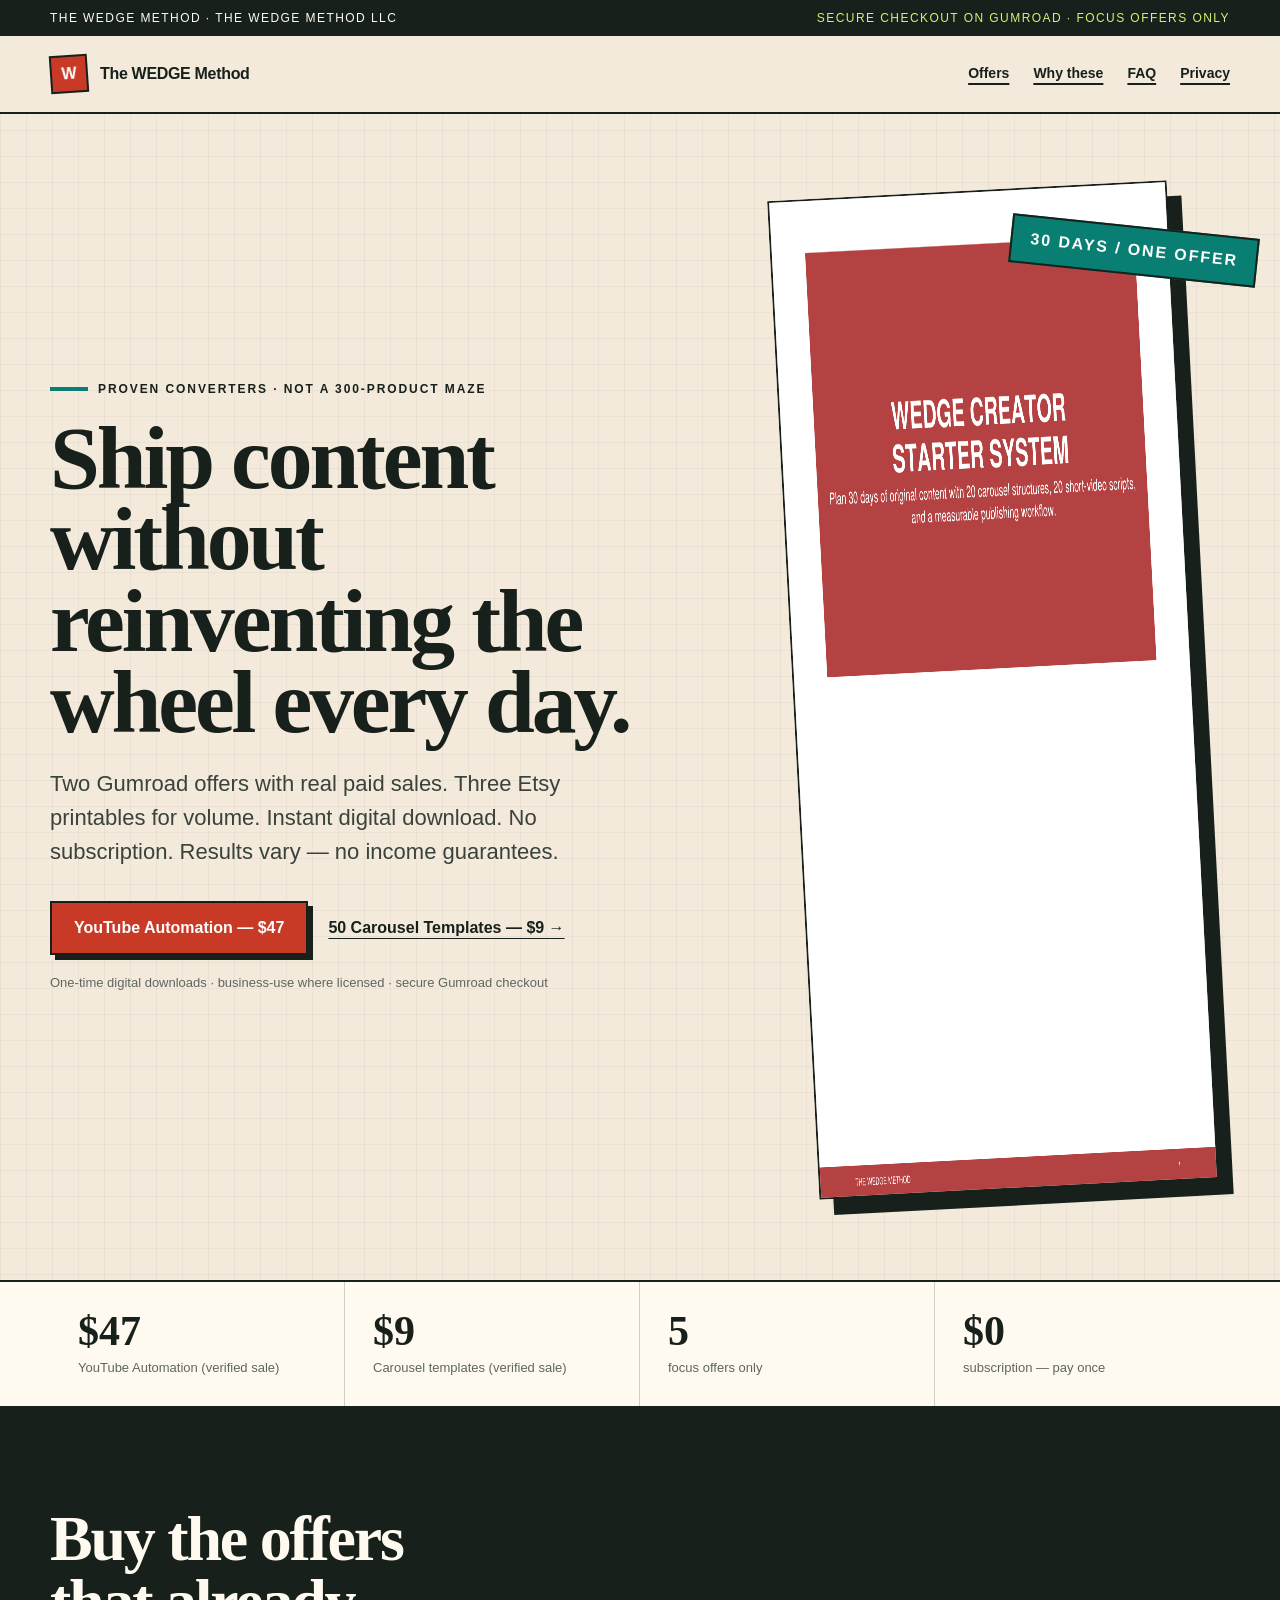
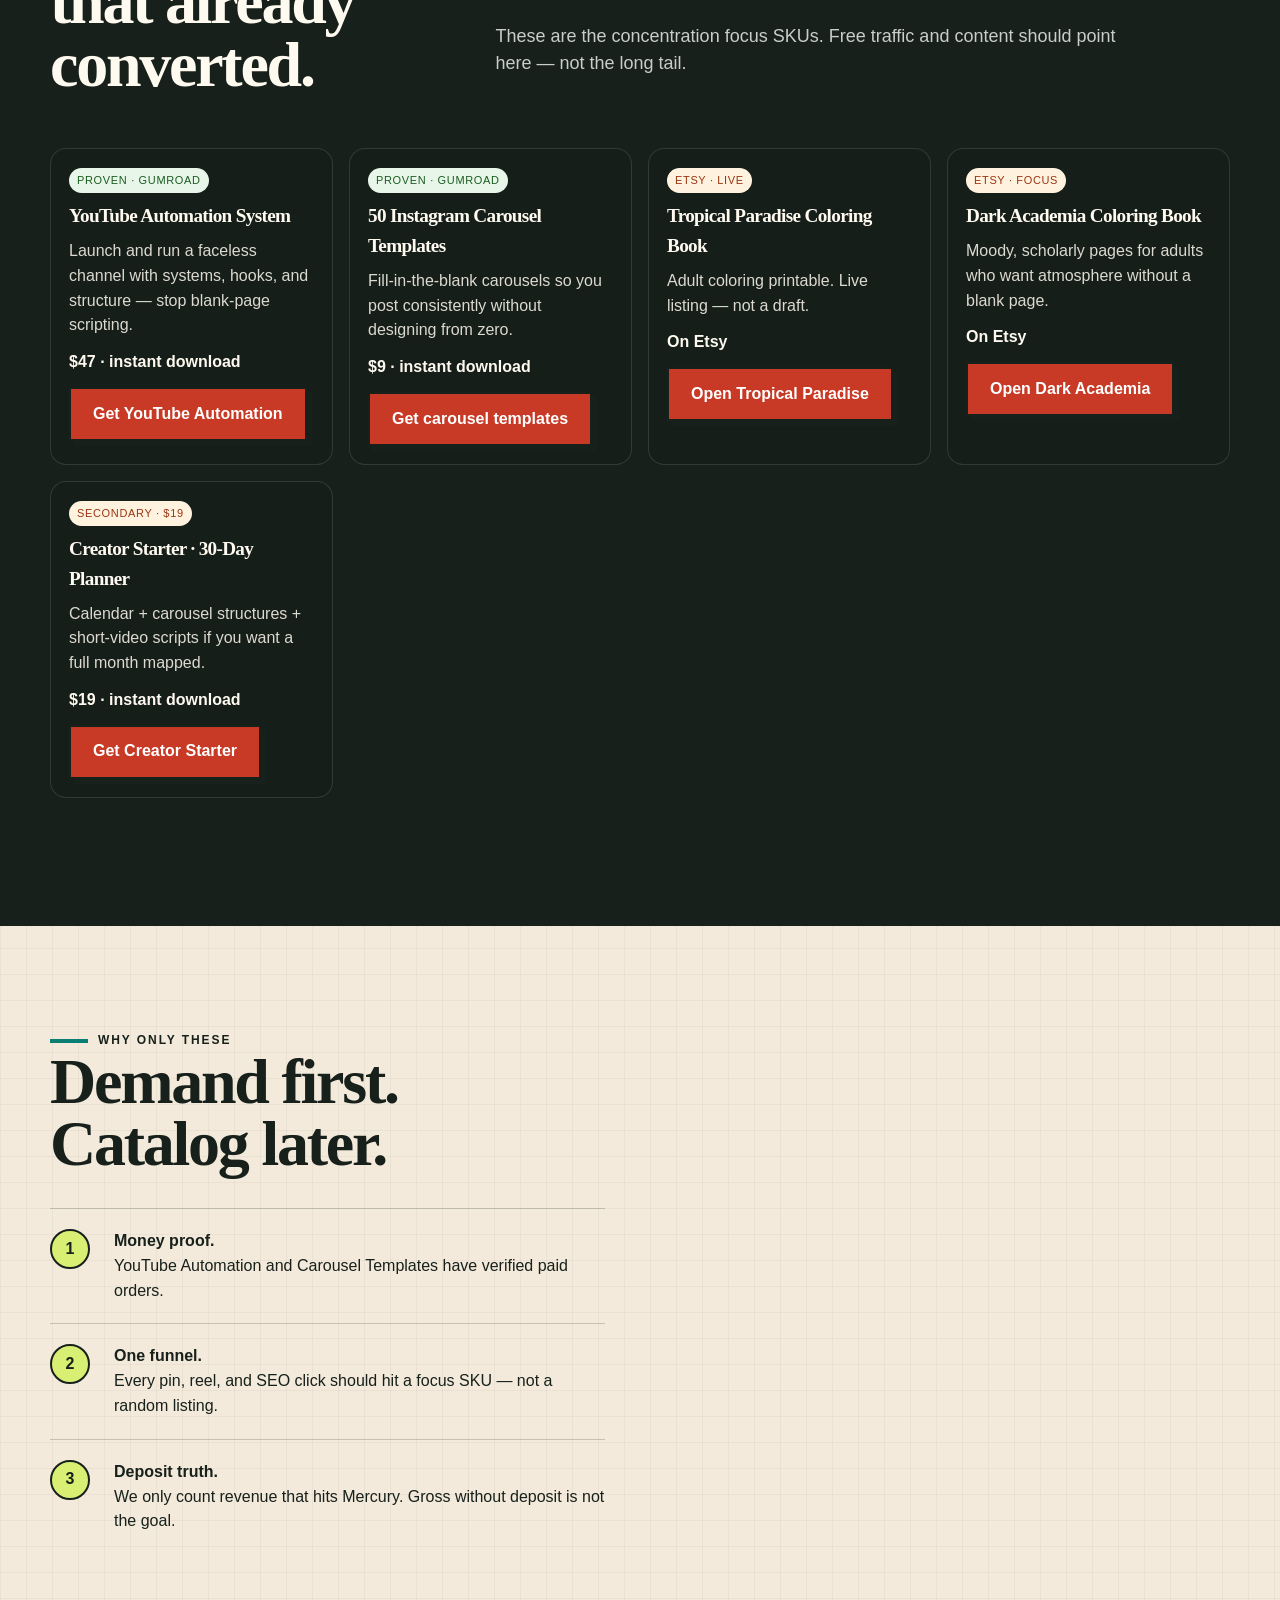
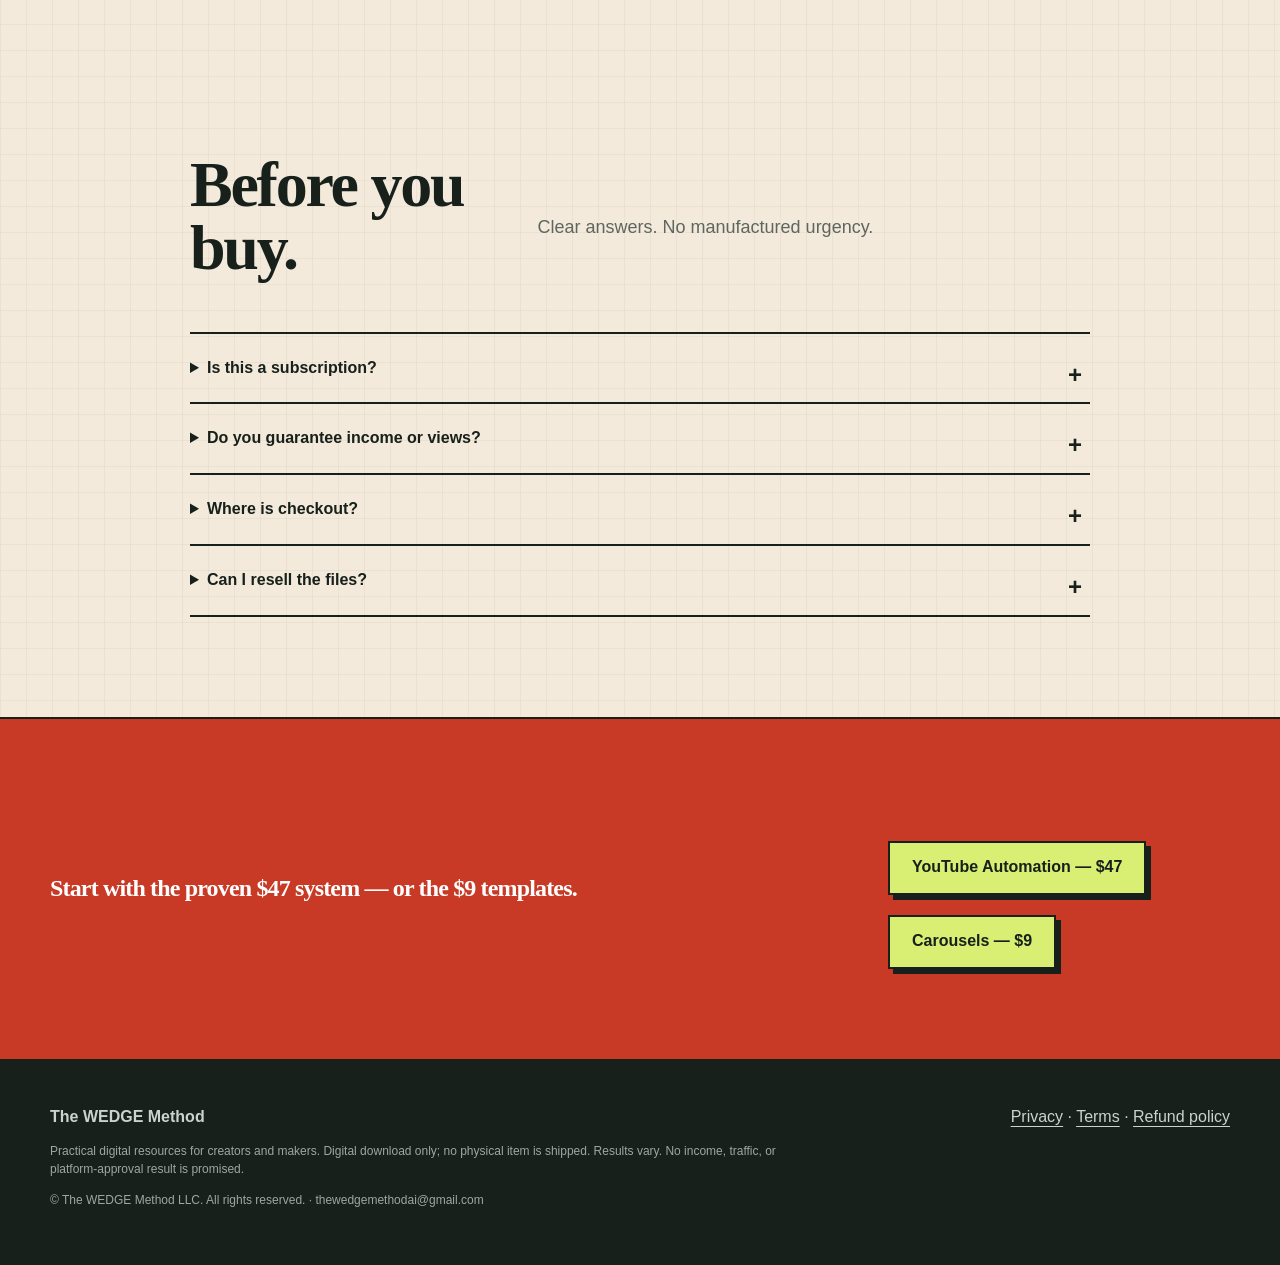
==== commit 529aea55: "Point storefront at buyable offers only. Remove the draft Mega Bundle listing, add an ADHD Life OS h" ====
--- a/index.html
+++ b/index.html
@@ -25,7 +25,7 @@
     .offer h3{margin:8px 0;font-size:1.2rem}
     .offer p{margin:0 0 12px;opacity:.85}
     .badge{display:inline-block;font-size:11px;letter-spacing:.06em;text-transform:uppercase;padding:4px 8px;border-radius:999px;background:#e8f5e9;color:#1b5e20}
-    .badge.soft{background:#fff3e0;color:#e65100}
+    .badge.soft{background:#fff3e0;color:#9a3412}
     .price{font-weight:700;margin-bottom:12px}
   </style>
 </head>
@@ -82,16 +82,9 @@
           <a class="cta" href="https://wedgemethod.gumroad.com/l/carousel-templates-50?utm_source=storefront&utm_medium=web&utm_campaign=million_push" rel="noopener sponsored">Get carousel templates</a>
         </article>
         <article class="offer">
-          <span class="badge soft">Etsy · focus</span>
-          <h3>Mega Coloring Book Bundle</h3>
-          <p>570+ printable adult coloring pages — high-AOV printable pack.</p>
-          <div class="price">On Etsy</div>
-          <a class="cta" href="https://www.etsy.com/listing/4521407583?utm_source=storefront&utm_medium=web&utm_campaign=million_push" rel="noopener">Open Mega Bundle</a>
-        </article>
-        <article class="offer">
-          <span class="badge soft">Etsy · focus</span>
+          <span class="badge soft">Etsy · live</span>
           <h3>Tropical Paradise Coloring Book</h3>
-          <p>Adult coloring printable for stress-free creative time.</p>
+          <p>Adult coloring printable. Live listing — not a draft.</p>
           <div class="price">On Etsy</div>
           <a class="cta" href="https://www.etsy.com/listing/4511860688?utm_source=storefront&utm_medium=web&utm_campaign=million_push" rel="noopener">Open Tropical Paradise</a>
         </article>
@@ -146,7 +139,7 @@
   <footer class="footer">
     <div class="shell footer__grid">
       <div><strong>The WEDGE Method</strong><p class="footer__small">Practical digital resources for creators and makers. Digital download only; no physical item is shipped. Results vary. No income, traffic, or platform-approval result is promised.</p><p class="footer__small">© The WEDGE Method LLC. All rights reserved. · thewedgemethodai@gmail.com</p></div>
-      <div><a href="privacy.html">Privacy</a> · <a href="terms.html">Terms</a></div>
+      <div><a href="privacy.html">Privacy</a> · <a href="terms.html">Terms</a> · <a href="refund.html">Refund policy</a></div>
     </div>
   </footer>
   <script src="app.js" defer></script>
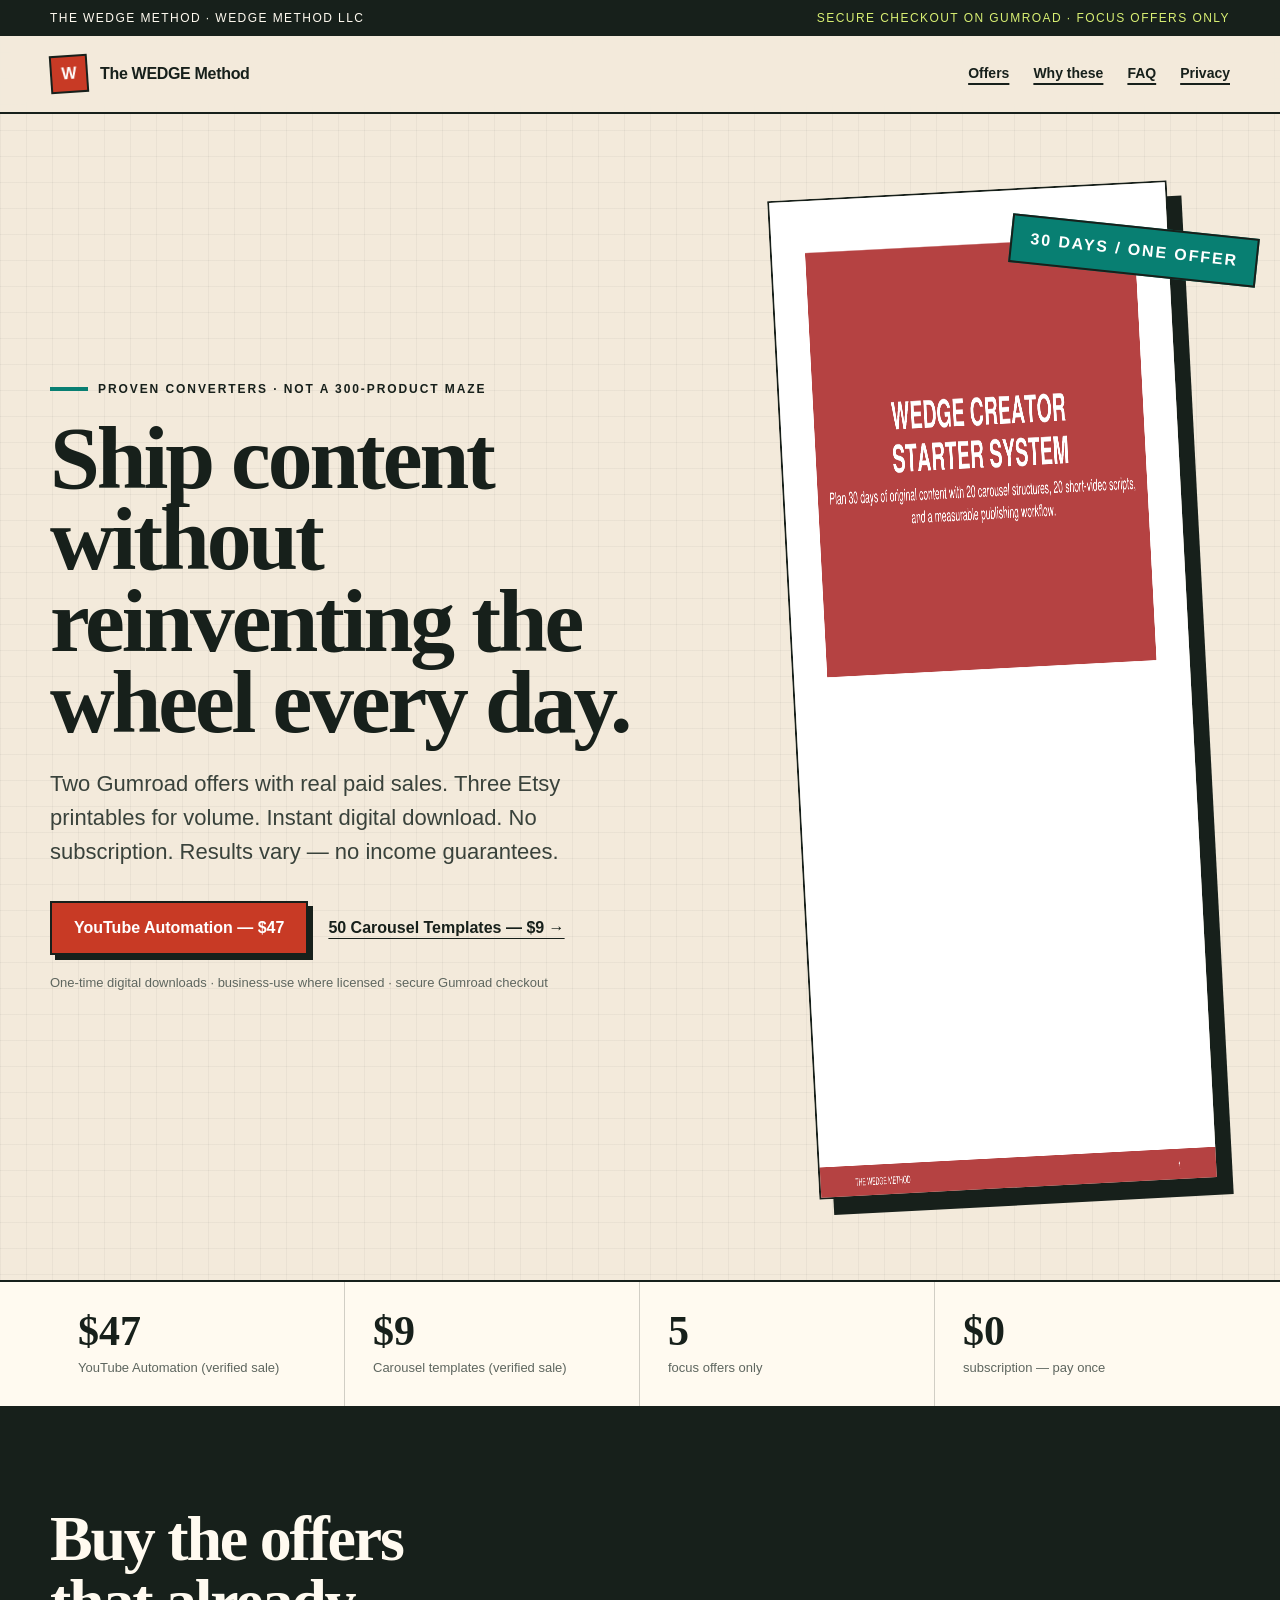
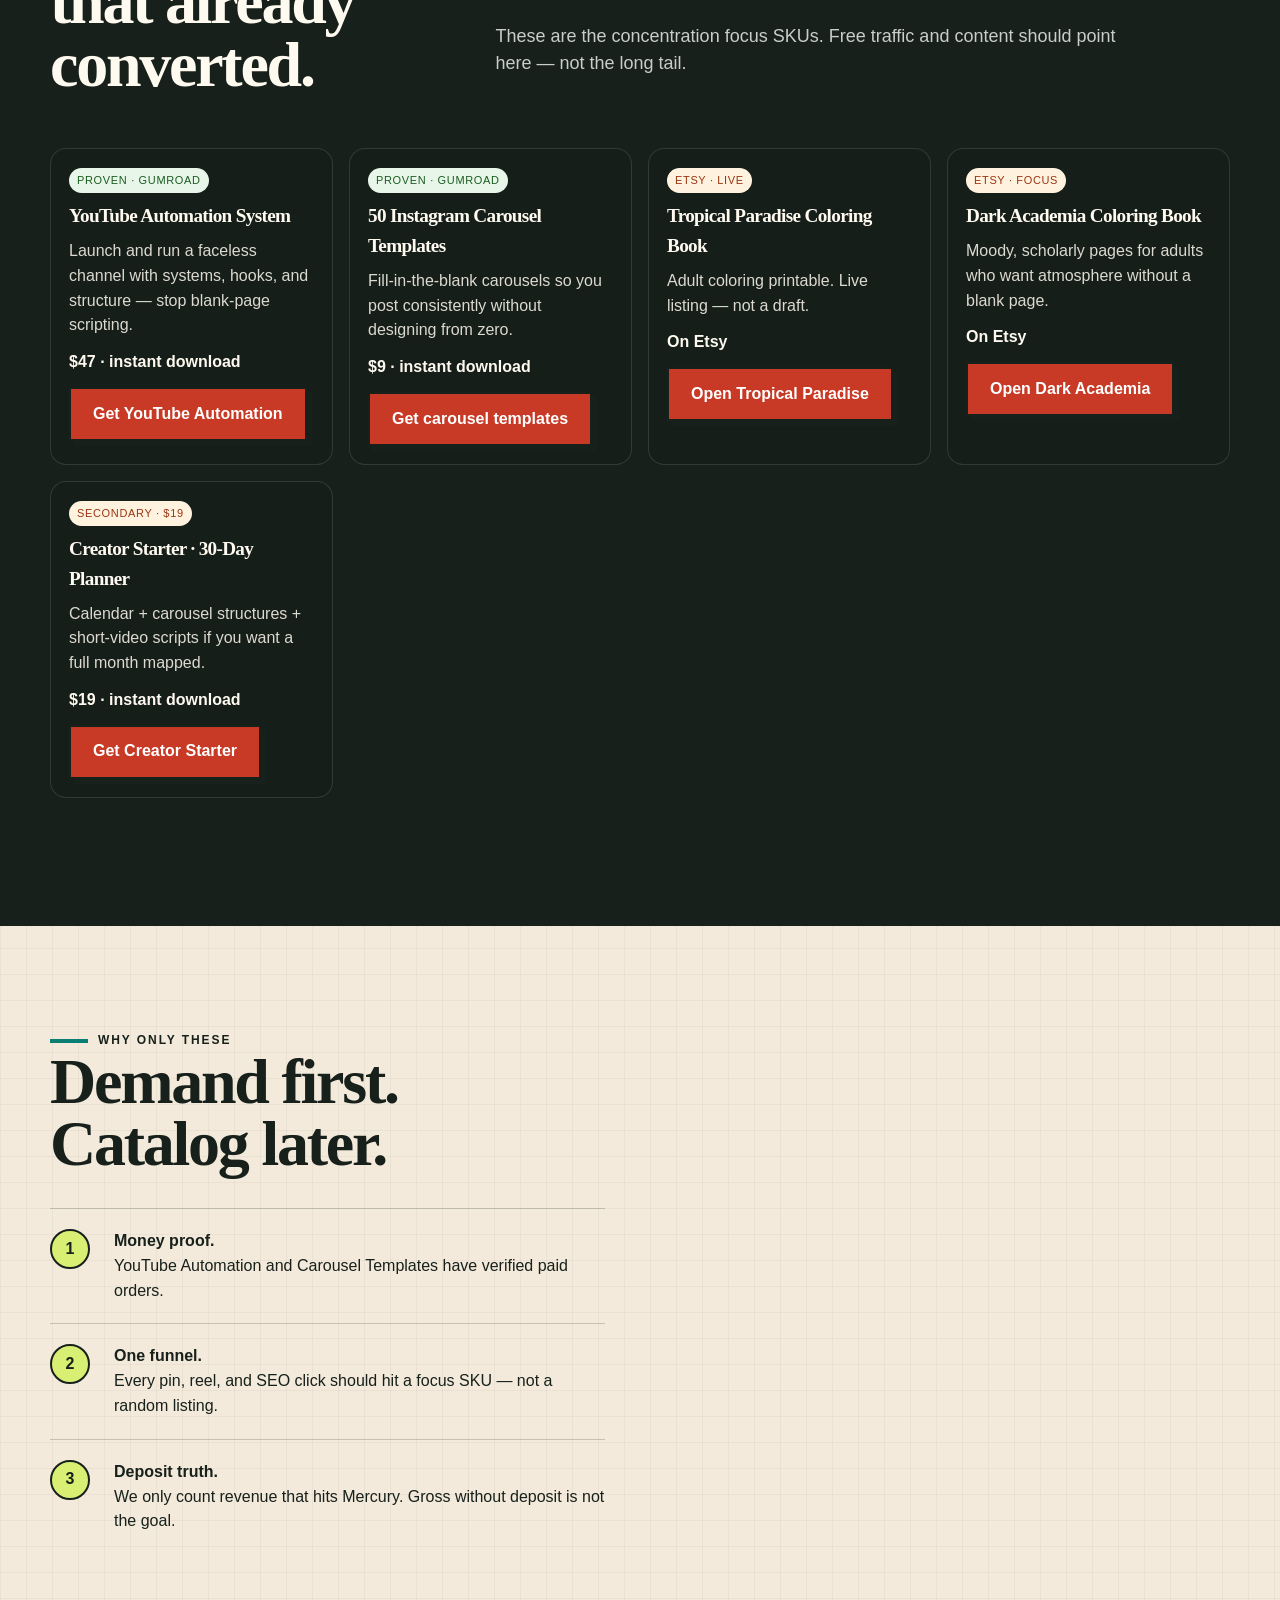
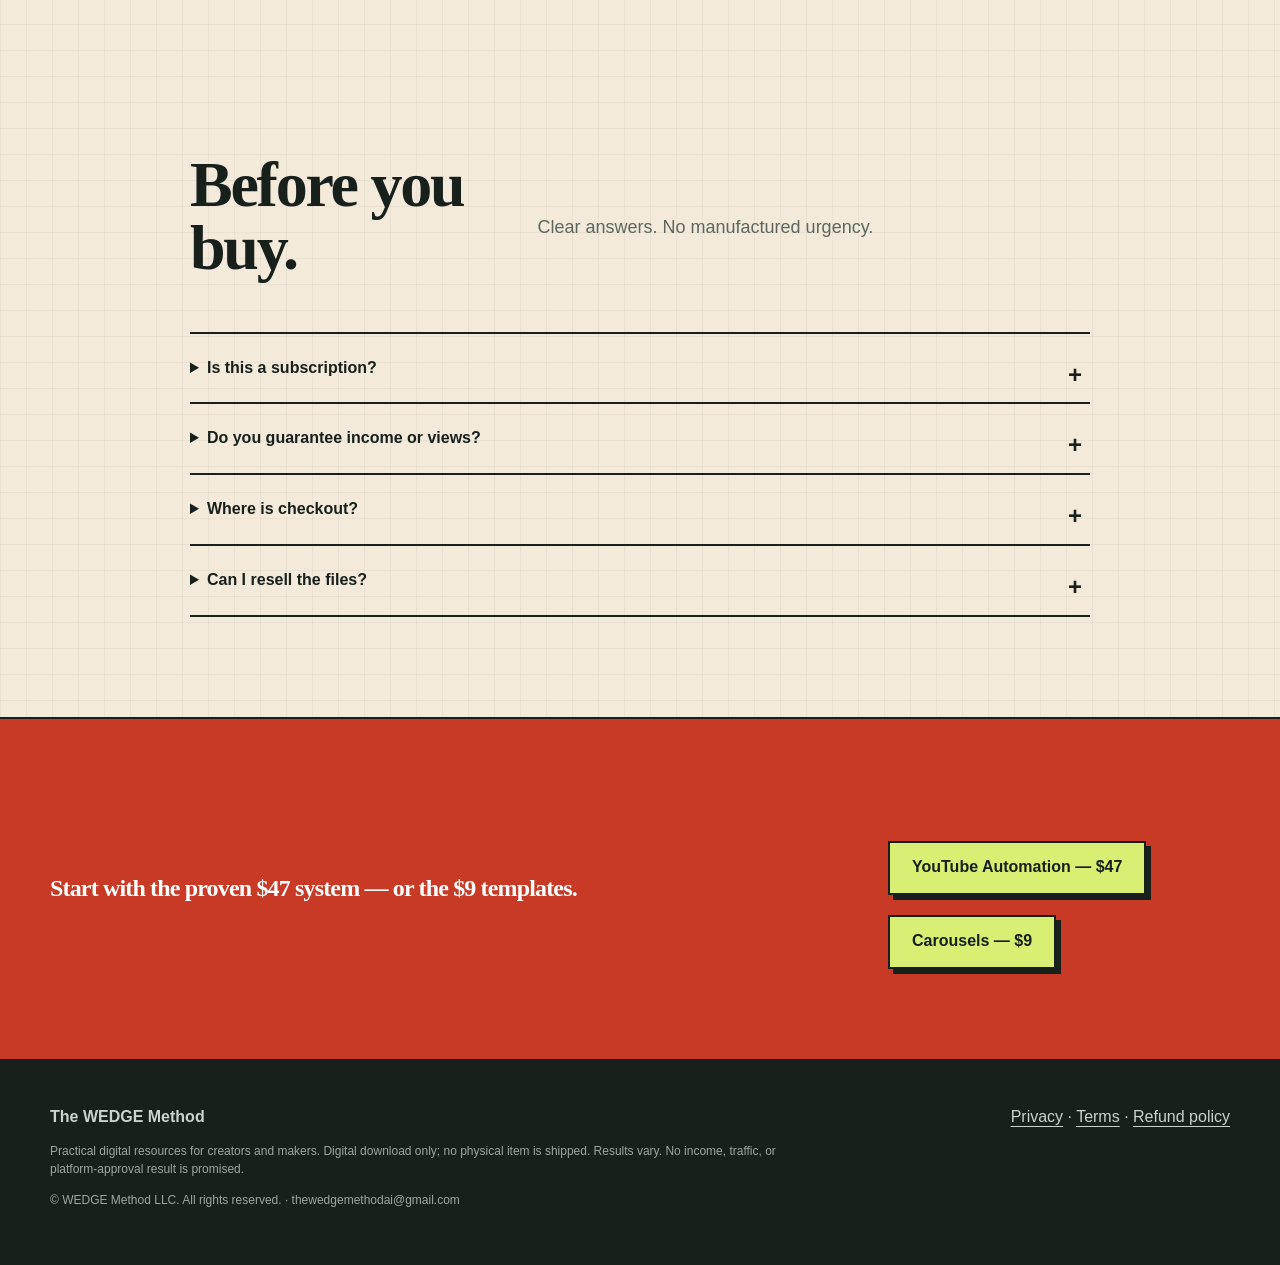
==== commit 1d85f026: "Use legal name WEDGE Method LLC on every storefront page. Brand stays The WEDGE Method. Copyright, f" ====
--- a/index.html
+++ b/index.html
@@ -32,7 +32,7 @@
 <body data-commerce-state="owner_approved_production">
   <a class="skip-link" href="#main">Skip to products</a>
 
-  <div class="topline"><div class="shell"><span>The WEDGE Method · The WEDGE Method LLC</span><span class="topline__state">Secure checkout on Gumroad · focus offers only</span></div></div>
+  <div class="topline"><div class="shell"><span>The WEDGE Method · WEDGE Method LLC</span><span class="topline__state">Secure checkout on Gumroad · focus offers only</span></div></div>
   <header class="nav">
     <div class="shell nav__inner">
       <a class="wordmark" href="index.html" aria-label="The WEDGE Method home"><span class="wordmark__mark">W</span><span>The WEDGE Method</span></a>
@@ -138,7 +138,7 @@
 
   <footer class="footer">
     <div class="shell footer__grid">
-      <div><strong>The WEDGE Method</strong><p class="footer__small">Practical digital resources for creators and makers. Digital download only; no physical item is shipped. Results vary. No income, traffic, or platform-approval result is promised.</p><p class="footer__small">© The WEDGE Method LLC. All rights reserved. · thewedgemethodai@gmail.com</p></div>
+      <div><strong>The WEDGE Method</strong><p class="footer__small">Practical digital resources for creators and makers. Digital download only; no physical item is shipped. Results vary. No income, traffic, or platform-approval result is promised.</p><p class="footer__small">© WEDGE Method LLC. All rights reserved. · thewedgemethodai@gmail.com</p></div>
       <div><a href="privacy.html">Privacy</a> · <a href="terms.html">Terms</a> · <a href="refund.html">Refund policy</a></div>
     </div>
   </footer>
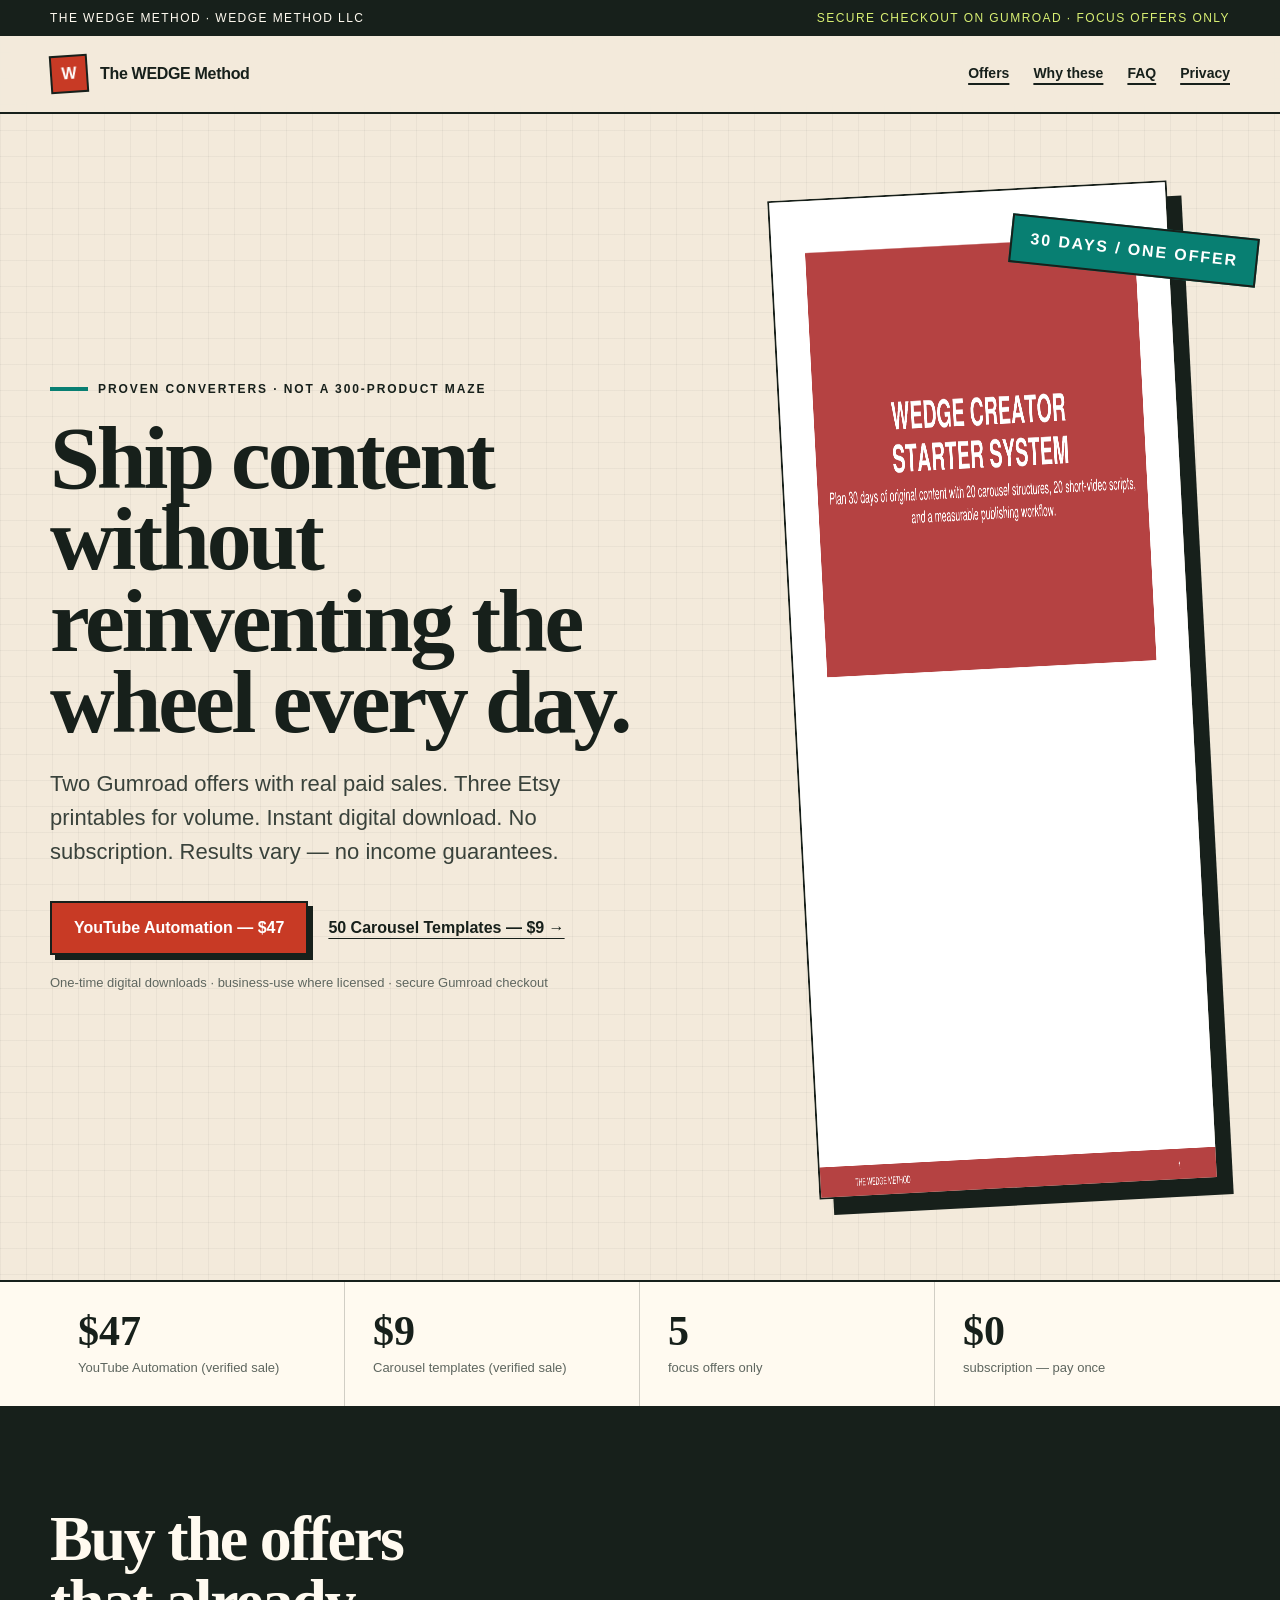
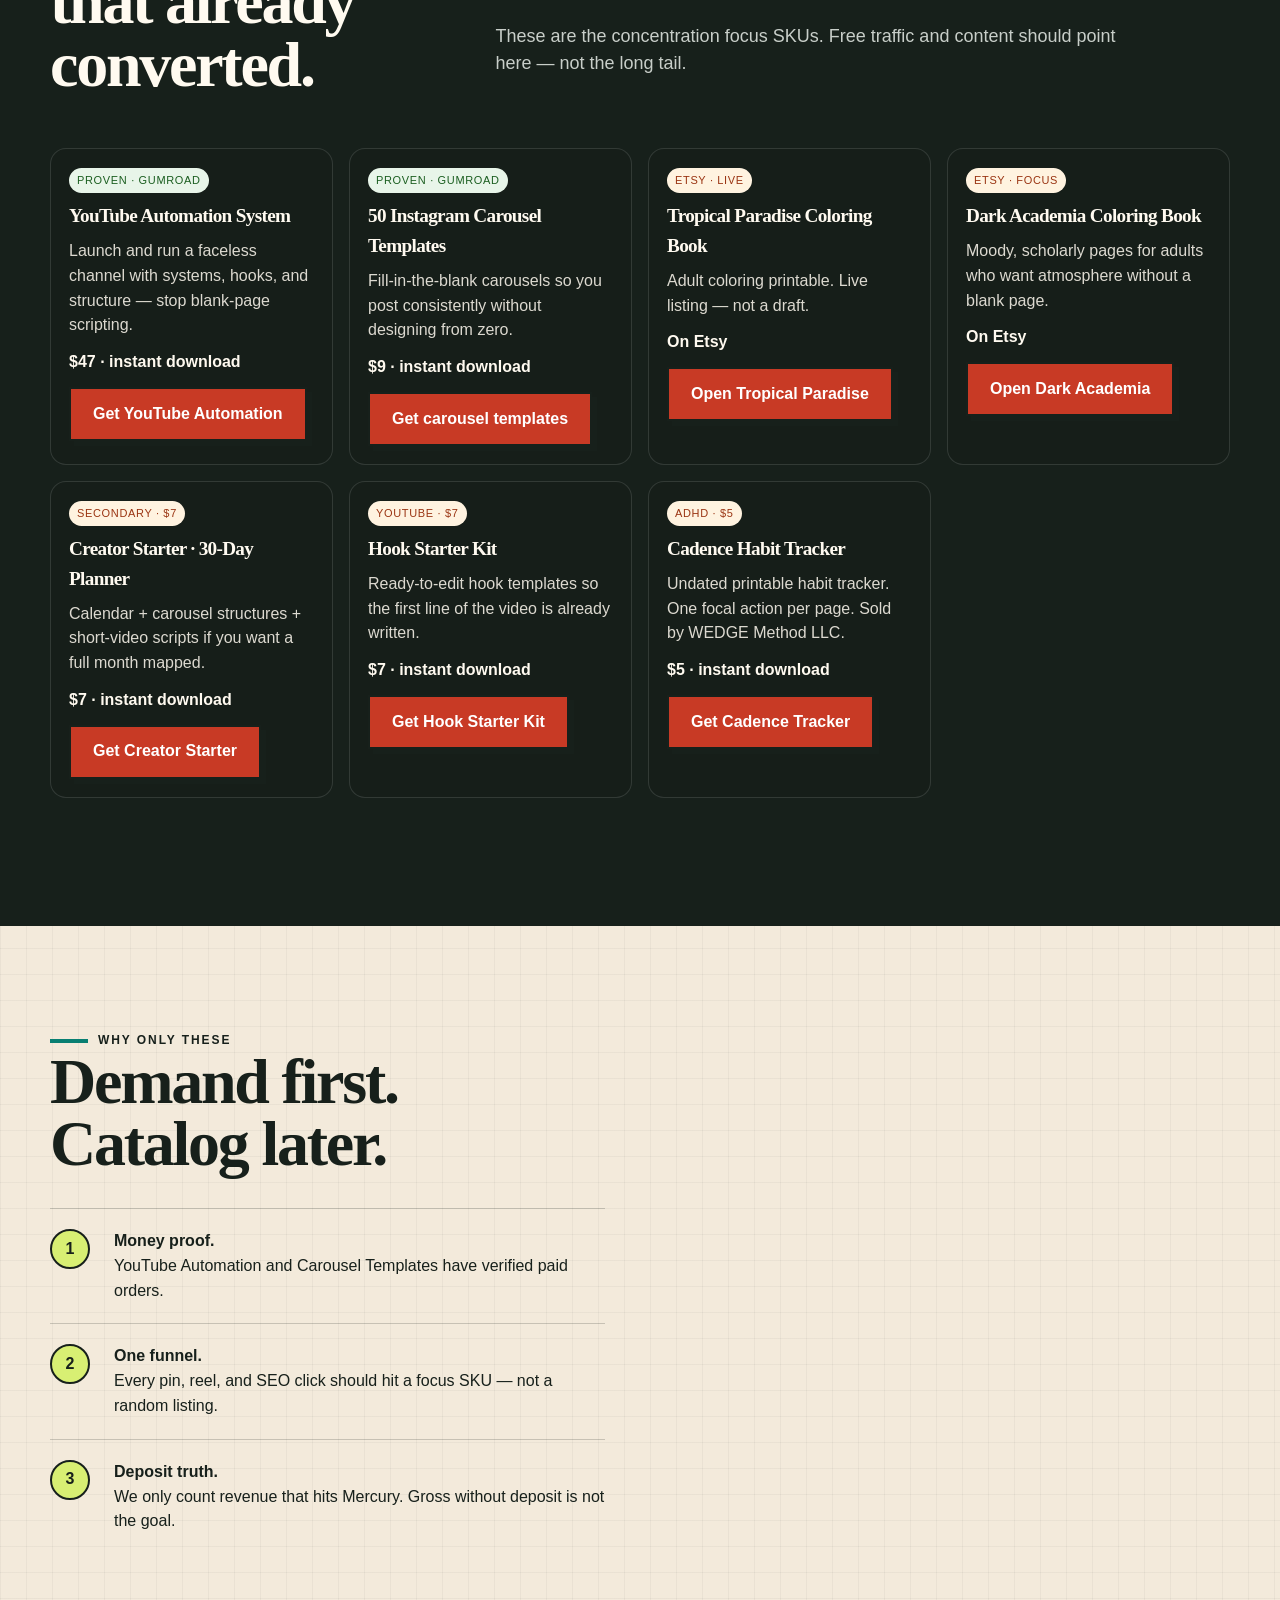
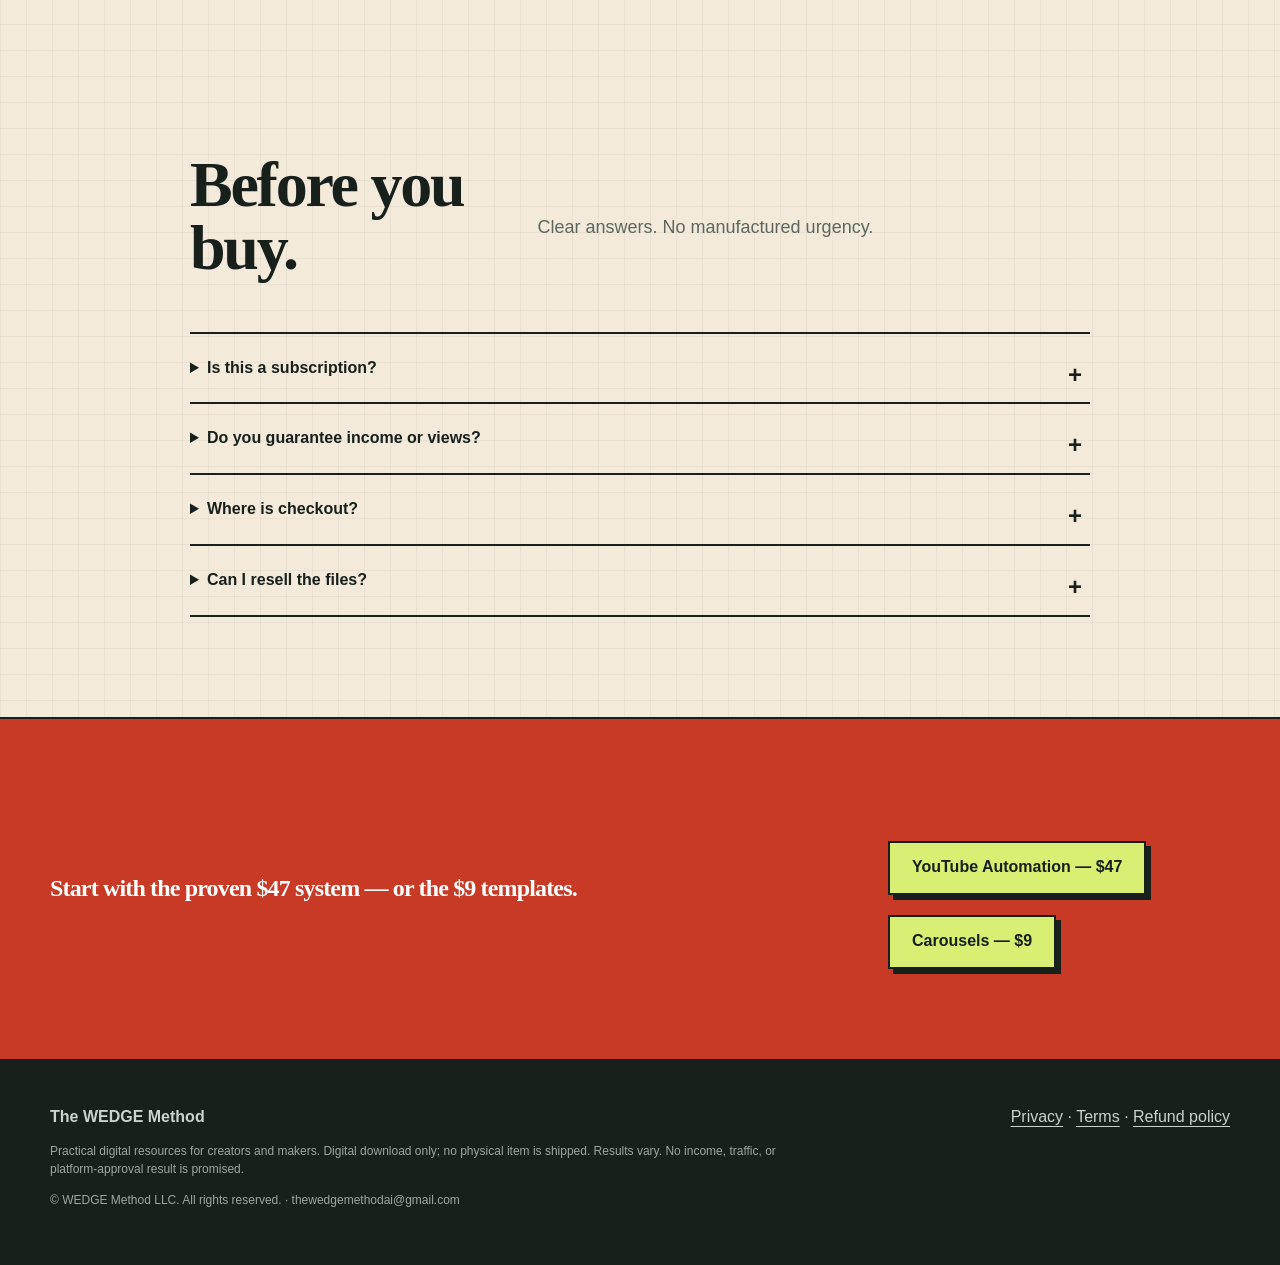
==== commit bf52c7ab: "List every live LLC Gumroad offer on the storefront. Add Cadence Habit Tracker and Hook Starter Kit " ====
--- a/index.html
+++ b/index.html
@@ -96,11 +96,25 @@
           <a class="cta" href="https://www.etsy.com/listing/4512462713?utm_source=storefront&utm_medium=web&utm_campaign=million_push" rel="noopener">Open Dark Academia</a>
         </article>
         <article class="offer">
-          <span class="badge soft">Secondary · $19</span>
+          <span class="badge soft">Secondary · $7</span>
           <h3>Creator Starter · 30-Day Planner</h3>
           <p>Calendar + carousel structures + short-video scripts if you want a full month mapped.</p>
-          <div class="price">$19 · instant download</div>
+          <div class="price">$7 · instant download</div>
           <a class="cta" href="https://wedgemethod.gumroad.com/l/gtvbct?utm_source=storefront&utm_medium=web&utm_campaign=million_push" rel="noopener sponsored">Get Creator Starter</a>
+        </article>
+        <article class="offer">
+          <span class="badge soft">YouTube · $7</span>
+          <h3>Hook Starter Kit</h3>
+          <p>Ready-to-edit hook templates so the first line of the video is already written.</p>
+          <div class="price">$7 · instant download</div>
+          <a class="cta" href="https://wedgemethod.gumroad.com/l/hook-starter-kit?utm_source=storefront&utm_medium=web&utm_campaign=million_push" rel="noopener sponsored">Get Hook Starter Kit</a>
+        </article>
+        <article class="offer">
+          <span class="badge soft">ADHD · $5</span>
+          <h3>Cadence Habit Tracker</h3>
+          <p>Undated printable habit tracker. One focal action per page. Sold by WEDGE Method LLC.</p>
+          <div class="price">$5 · instant download</div>
+          <a class="cta" href="https://wedgemethod.gumroad.com/l/adurm?utm_source=storefront&utm_medium=web&utm_campaign=million_push" rel="noopener sponsored">Get Cadence Tracker</a>
         </article>
       </div>
     </div>
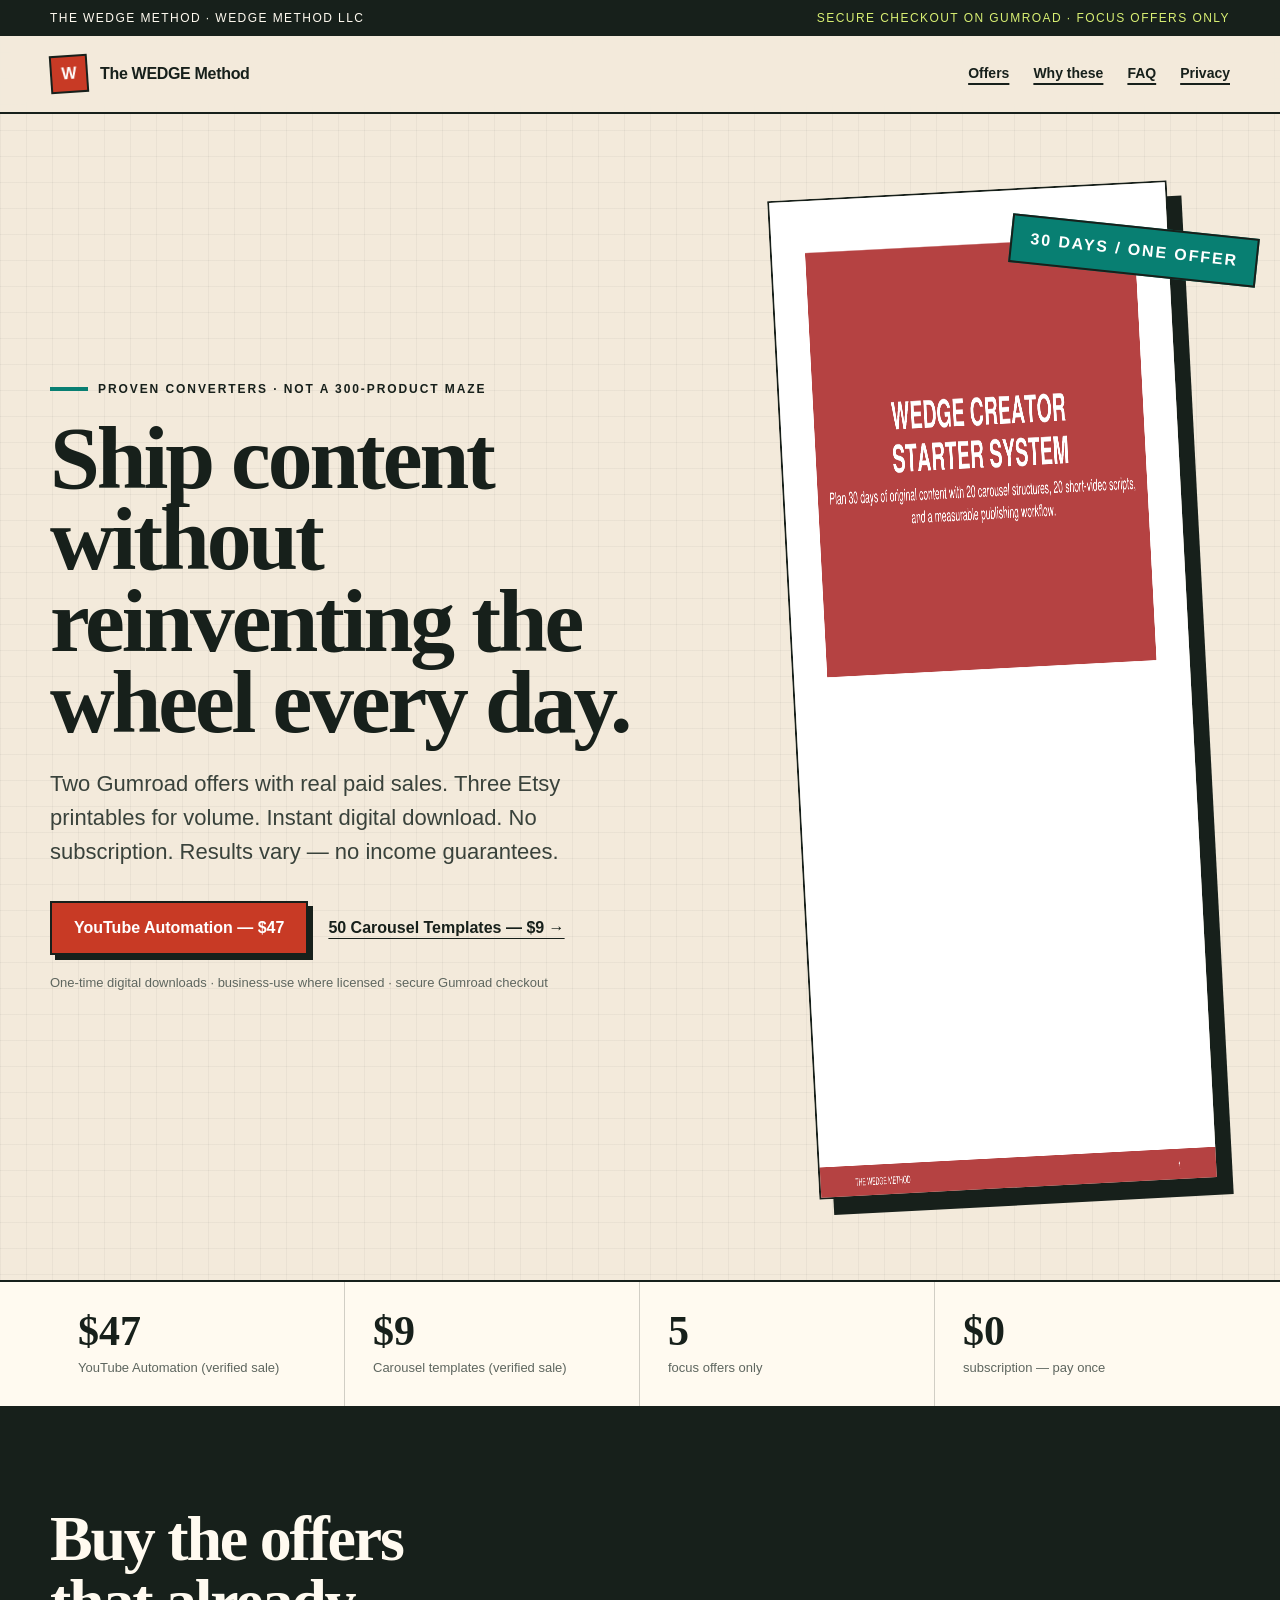
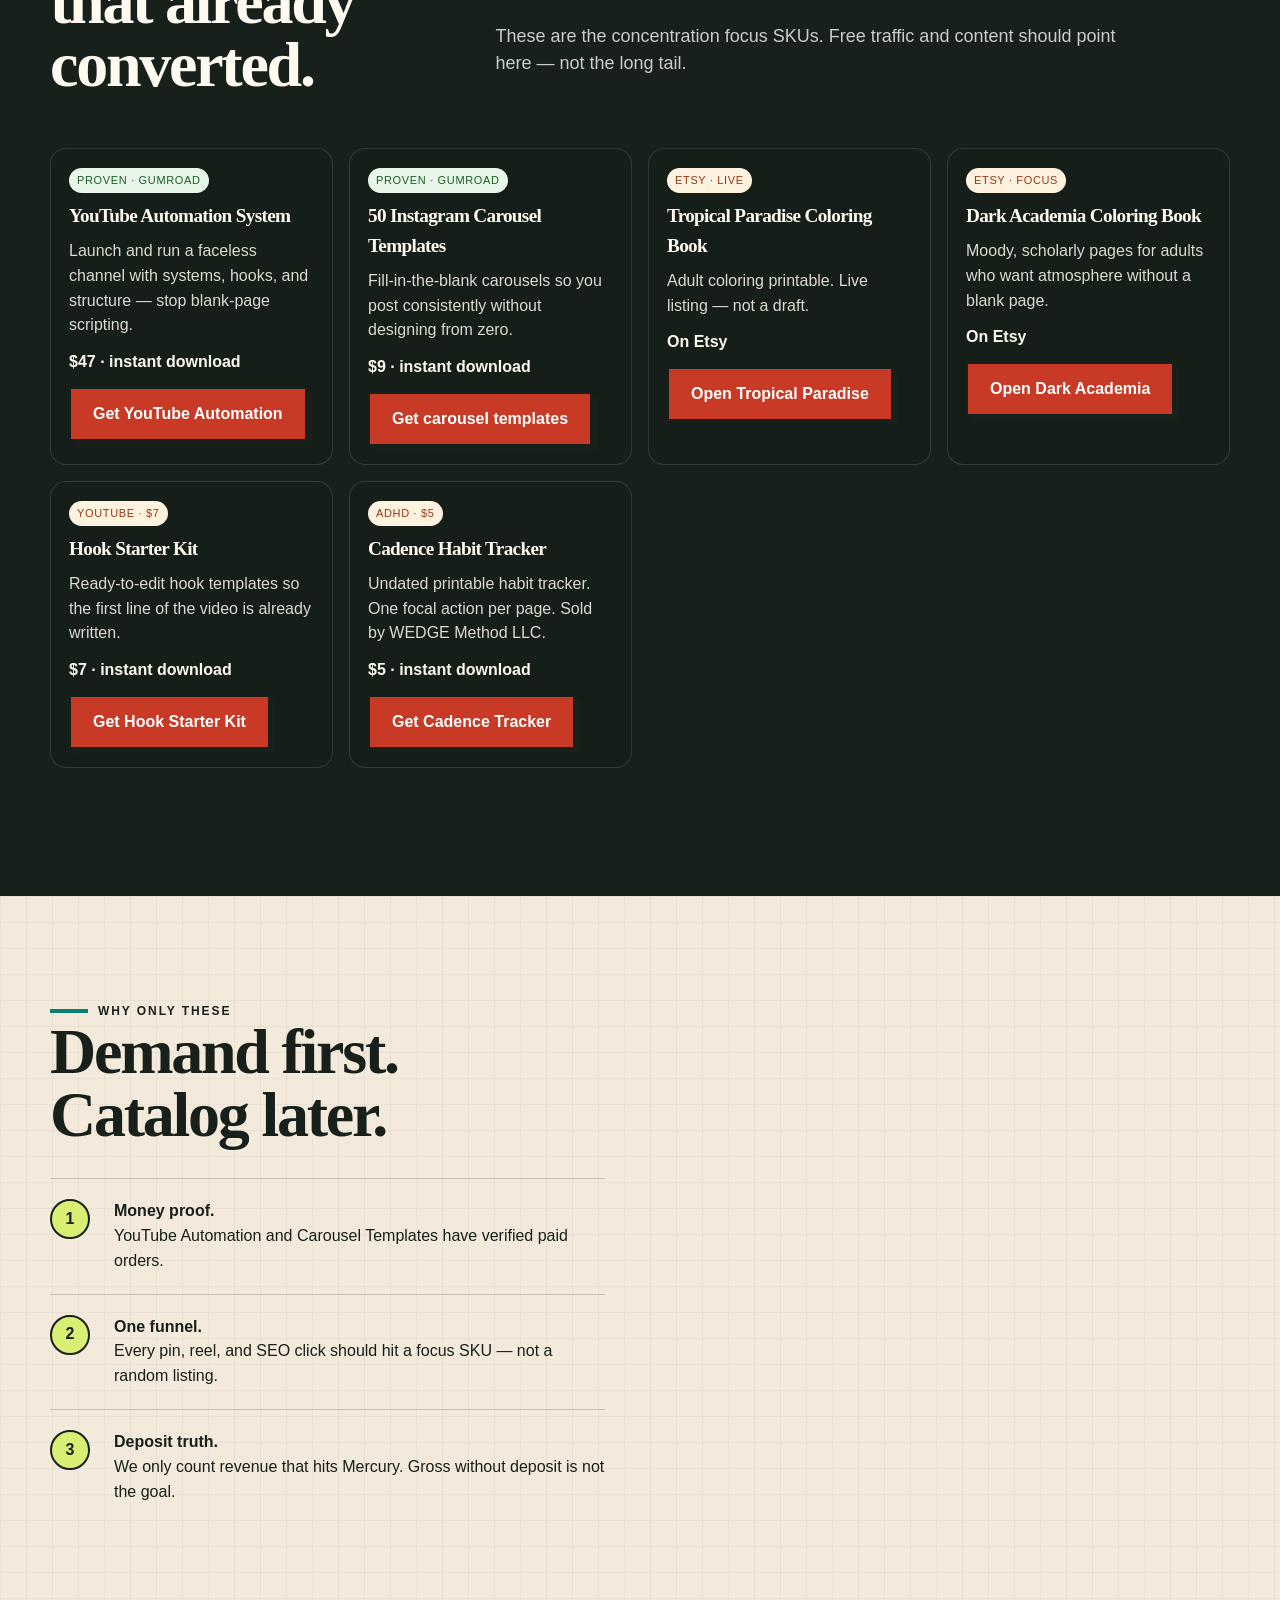
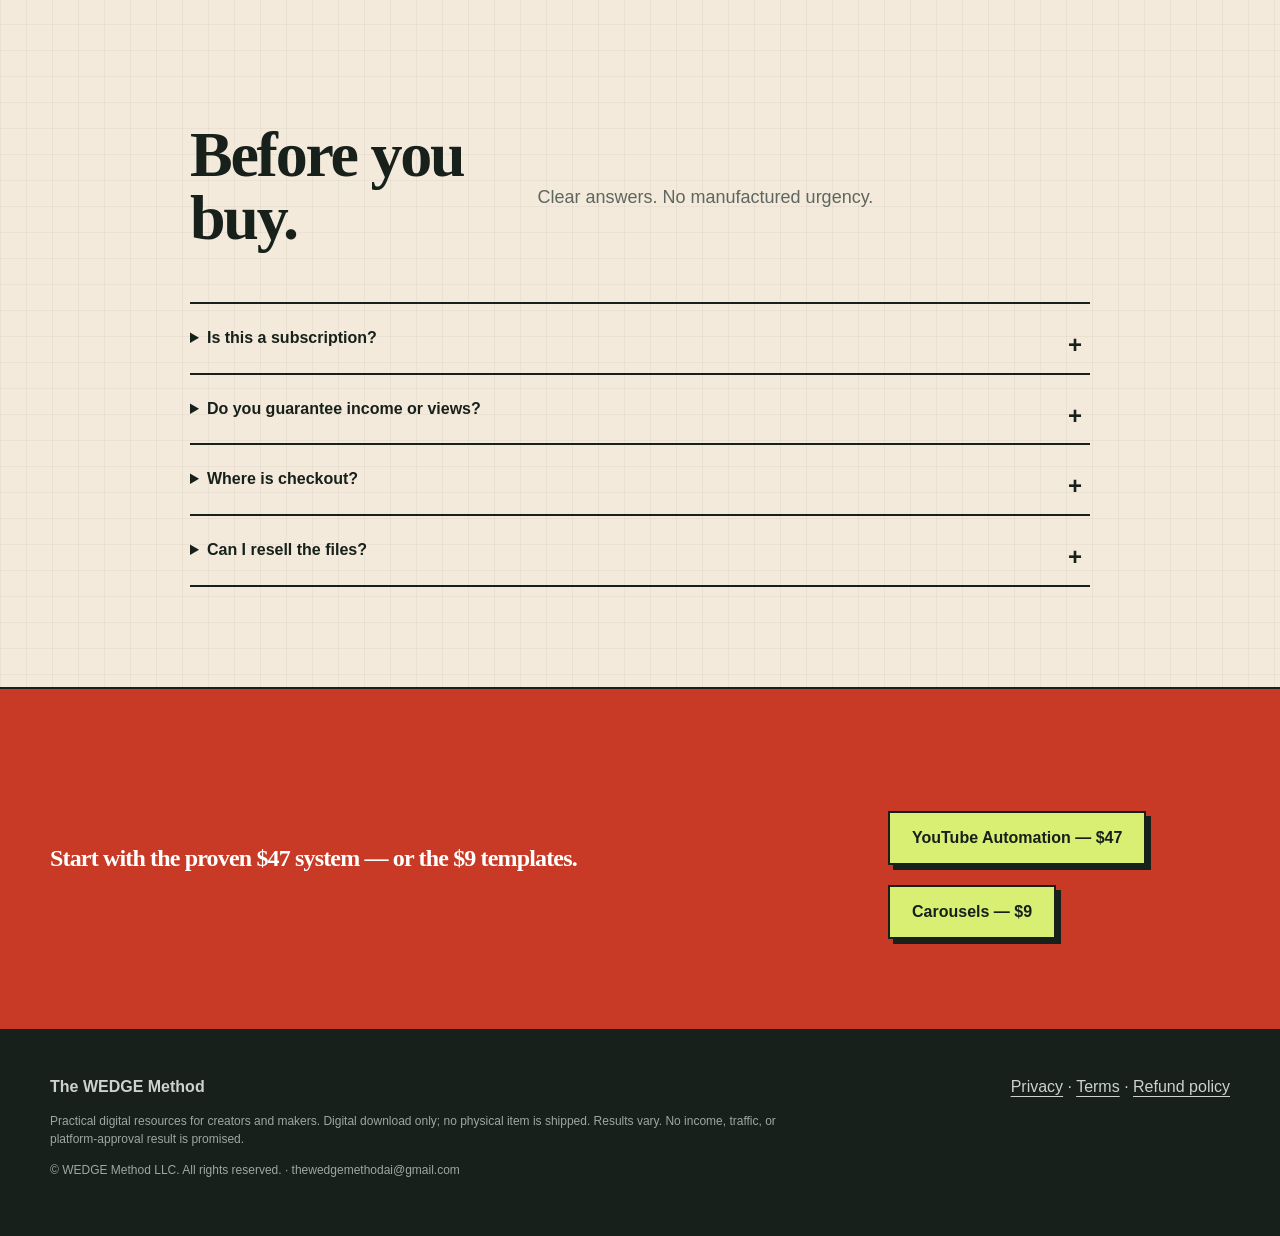
==== commit 103d2c50: "Remove unpublished Creator Starter checkout from the storefront. gtvbct is not for sale. Keep only l" ====
--- a/index.html
+++ b/index.html
@@ -96,13 +96,6 @@
           <a class="cta" href="https://www.etsy.com/listing/4512462713?utm_source=storefront&utm_medium=web&utm_campaign=million_push" rel="noopener">Open Dark Academia</a>
         </article>
         <article class="offer">
-          <span class="badge soft">Secondary · $7</span>
-          <h3>Creator Starter · 30-Day Planner</h3>
-          <p>Calendar + carousel structures + short-video scripts if you want a full month mapped.</p>
-          <div class="price">$7 · instant download</div>
-          <a class="cta" href="https://wedgemethod.gumroad.com/l/gtvbct?utm_source=storefront&utm_medium=web&utm_campaign=million_push" rel="noopener sponsored">Get Creator Starter</a>
-        </article>
-        <article class="offer">
           <span class="badge soft">YouTube · $7</span>
           <h3>Hook Starter Kit</h3>
           <p>Ready-to-edit hook templates so the first line of the video is already written.</p>
